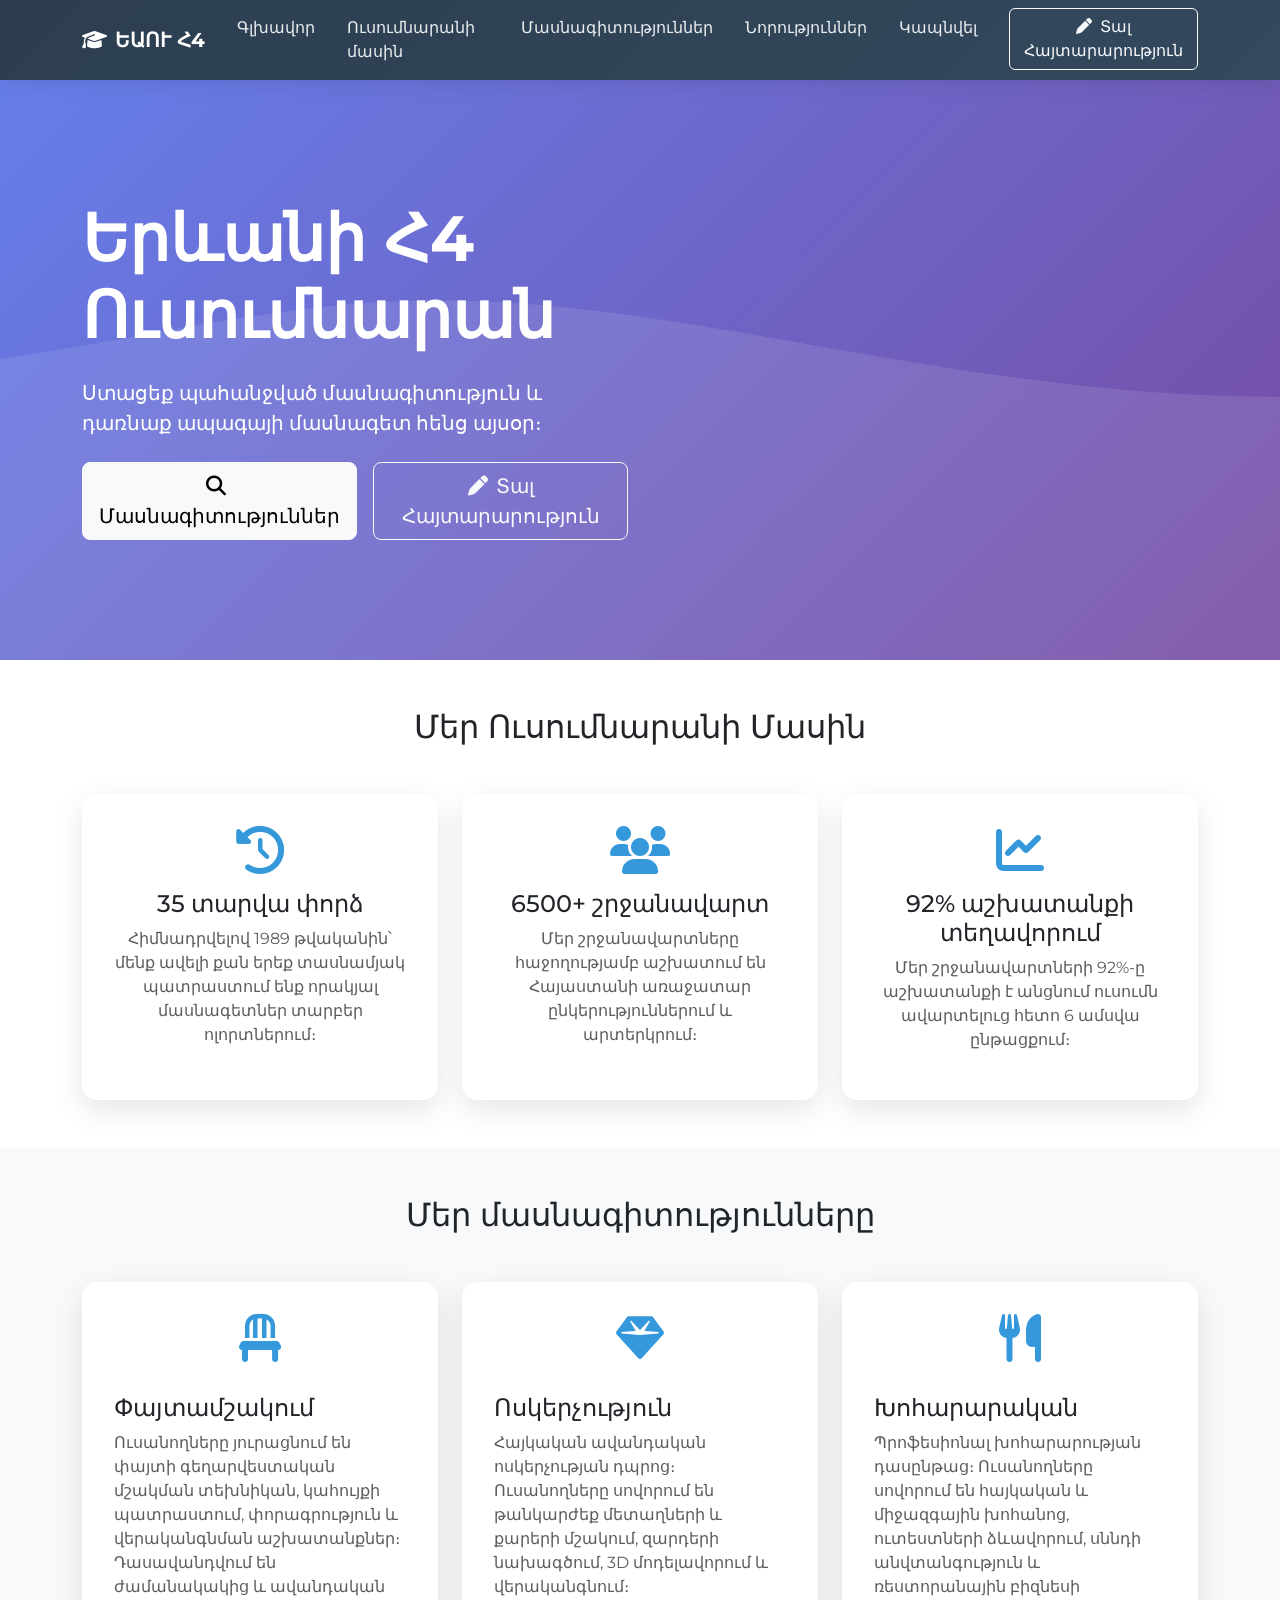
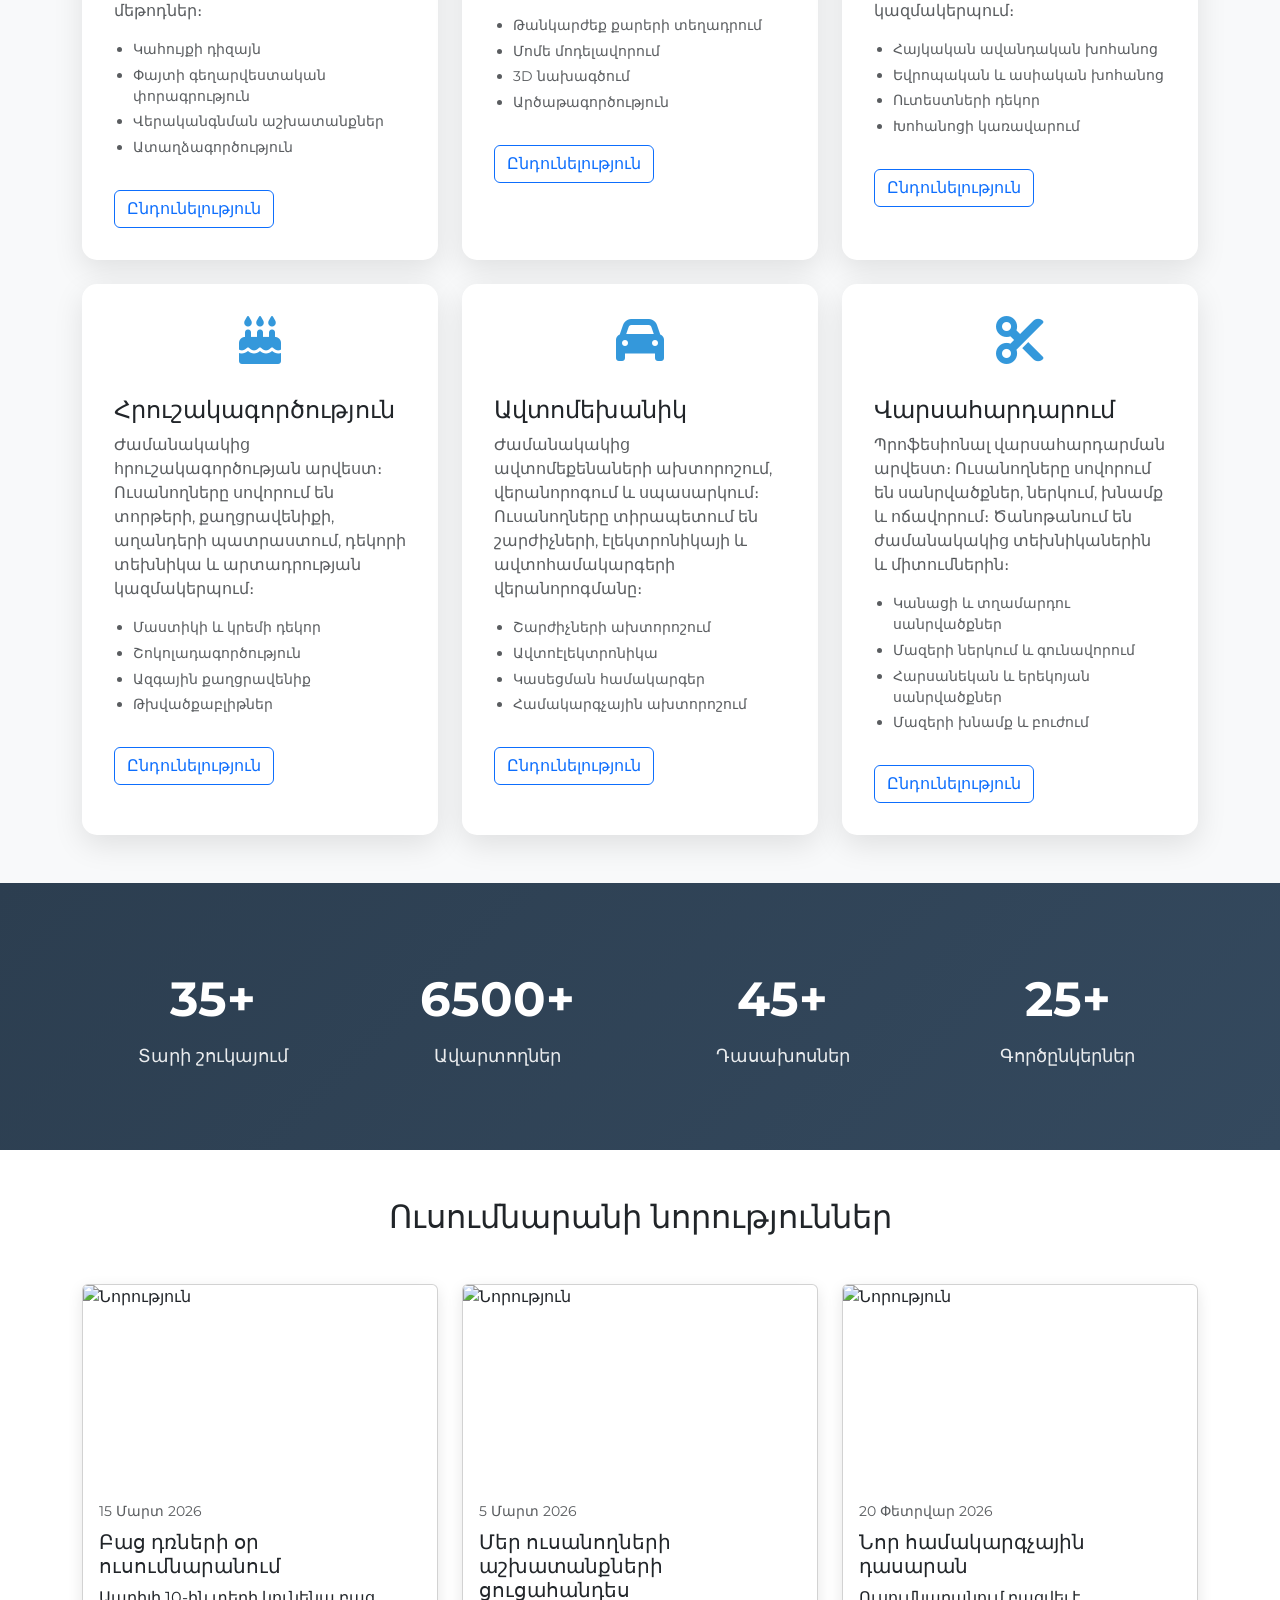
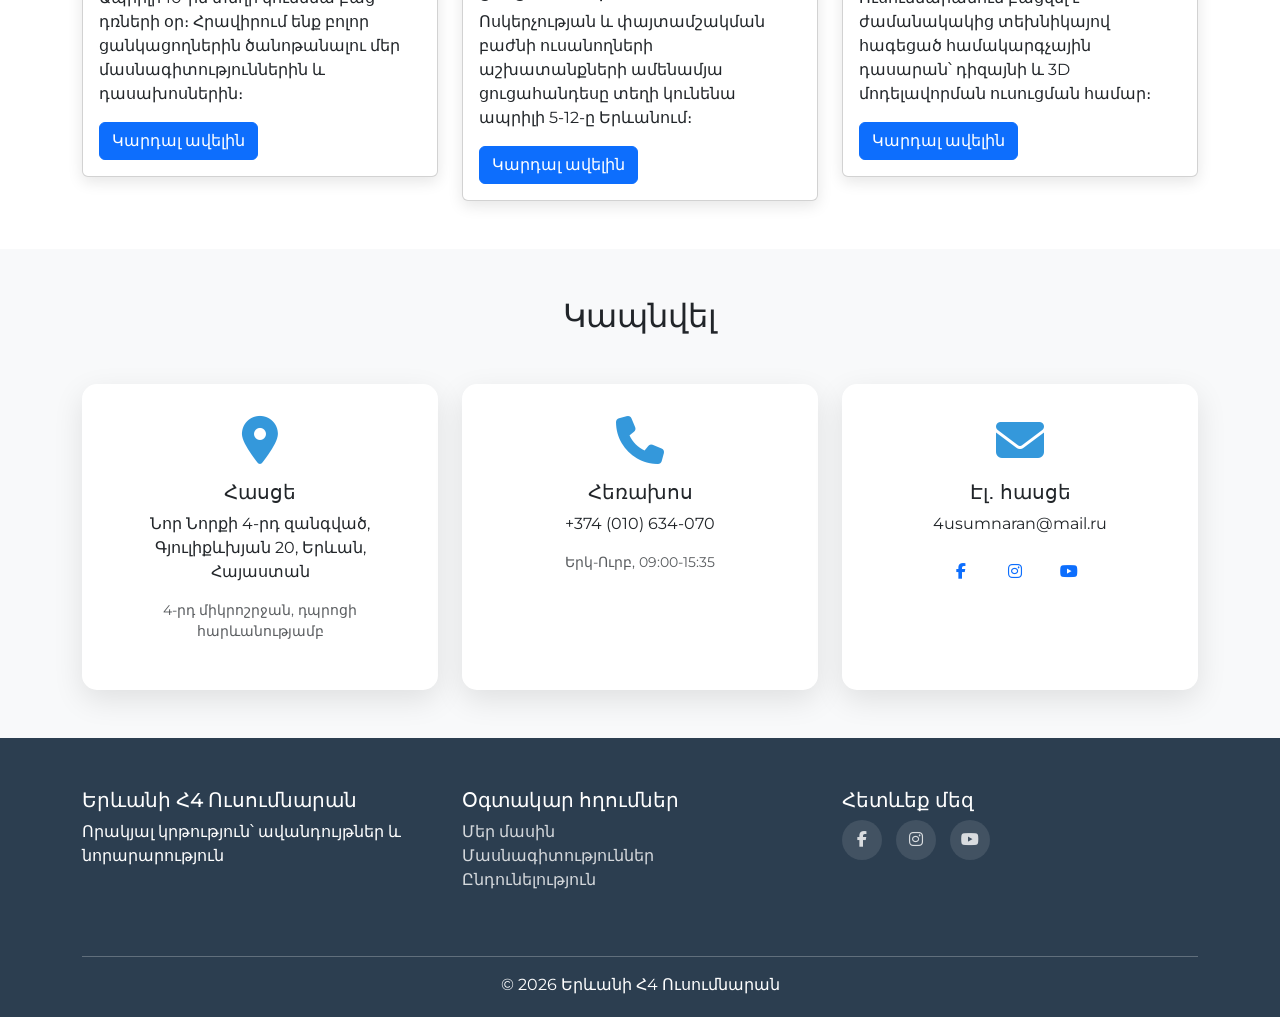
==== index.html @ 65ea39a6 "Add files via upload" ====
<!DOCTYPE html>
<html lang="hy">
<head>
    <meta charset="UTF-8">
    <meta name="viewport" content="width=device-width, initial-scale=1.0">
    <title>Երևանի Հ4 Ուսումնարան</title>
    <link rel="stylesheet" href="/css/style.css">
    <link href="https://cdn.jsdelivr.net/npm/bootstrap@5.3.0/dist/css/bootstrap.min.css" rel="stylesheet">
    <link rel="stylesheet" href="https://cdnjs.cloudflare.com/ajax/libs/font-awesome/6.4.0/css/all.min.css">
    <link href="https://fonts.googleapis.com/css2?family=Montserrat:wght@400;600;700&display=swap" rel="stylesheet">
    <link href="https://unpkg.com/aos@2.3.1/dist/aos.css" rel="stylesheet">
</head>
<body>
    <div class="back-to-top" id="backToTop">
        <i class="fas fa-arrow-up"></i>
    </div>
    <div class="modal fade" id="applyModal" tabindex="-1">
        <div class="modal-dialog">
            <div class="modal-content">
                <div class="modal-header">
                    <h5 class="modal-title">Ընդունելության հայտ</h5>
                    <button type="button" class="btn-close" data-bs-dismiss="modal"></button>
                </div>
                <div class="modal-body">
                    <form id="applyForm">
                        <div class="mb-3">
                            <label for="name" class="form-label">Անուն Ազգանուն</label>
                            <input type="text" class="form-control" id="name" required>
                        </div>
                        <div class="mb-3">
                            <label for="phone" class="form-label">Հեռախոսահամար</label>
                            <input type="tel" class="form-control" id="phone" required>
                        </div>
                        <div class="mb-3">
                            <label for="email" class="form-label">Էլ. փոստ</label>
                            <input type="email" class="form-control" id="email" required>
                        </div>
                        <div class="mb-3">
                            <label for="specialty" class="form-label">Ցանկալի մասնագիտություն</label>
                            <select class="form-control" id="specialty" required>
                                <option value="">Ընտրել</option>
                                <option>Փայտամշակում</option>
                                <option>Ոսկերչություն</option>
                                <option>Հրուշակագործություն</option>
                                <option>Դիզայն</option>
                                <option>Շինարարություն</option>
                            </select>
                        </div>
                        <button type="submit" class="btn btn-primary w-100">Ուղարկել</button>
                    </form>
                </div>
            </div>
        </div>
    </div>
    <nav class="navbar navbar-expand-lg navbar-dark sticky-top">
        <div class="container">
            <a class="navbar-brand" href="#">
                <i class="fas fa-graduation-cap me-2"></i>ԵԱՈՒ Հ4
            </a>
            <button class="navbar-toggler" type="button" data-bs-toggle="collapse" data-bs-target="#navbarNav">
                <span class="navbar-toggler-icon"></span>
            </button>
            <div class="collapse navbar-collapse" id="navbarNav">
                <ul class="navbar-nav ms-auto">
                    <li class="nav-item">
                        <a class="nav-link" href="#home">Գլխավոր</a>
                    </li>
                    <li class="nav-item">
                        <a class="nav-link" href="#about">Ուսումնարանի մասին</a>
                    </li>
                    <li class="nav-item">
                        <a class="nav-link" href="#specialties">Մասնագիտություններ</a>
                    </li>
                    <li class="nav-item">
                        <a class="nav-link" href="#news">Նորություններ</a>
                    </li>
                    <li class="nav-item">
                        <a class="nav-link" href="#contacts">Կապնվել</a>
                    </li>
                    <li class="nav-item">
                        <button class="btn btn-outline-light ms-3" data-bs-toggle="modal" data-bs-target="#applyModal">
                            <i class="fas fa-pen me-2"></i>Տալ Հայտարարություն
                        </button>
                    </li>
                </ul>
            </div>
        </div>
    </nav>
    <section id="home" class="hero">
        <div class="container position-relative">
            <div class="row align-items-center">
                <div class="col-lg-6" data-aos="fade-right">
                    <h1 class="display-3 fw-bold mb-4">Երևանի Հ4 Ուսումնարան</h1>
                    <p class="lead mb-4">Ստացեք պահանջված մասնագիտություն և դառնաք ապագայի մասնագետ հենց այսօր։</p>
                    <div class="d-flex gap-3">
                        <a href="#specialties" class="btn btn-light btn-lg">
                            <i class="fas fa-search me-2"></i>Մասնագիտություններ
                        </a>
                        <button class="btn btn-outline-light btn-lg" data-bs-toggle="modal" data-bs-target="#applyModal">
                            <i class="fas fa-pen me-2"></i>Տալ Հայտարարություն
                        </button>
                    </div>
                </div>
            </div>
        </div>
    </section>
    <section id="about" class="py-5">
        <div class="container">
            <h2 class="text-center mb-5" data-aos="fade-up">Մեր Ուսումնարանի Մասին</h2>
            <div class="row g-4">
                <div class="col-md-4" data-aos="flip-left" data-aos-delay="100">
                    <div class="feature-card text-center">
                        <i class="fas fa-history feature-icon"></i>
                        <h4>35 տարվա փորձ</h4>
                        <p class="text-muted">Հիմնադրվելով 1989 թվականին՝ մենք ավելի քան երեք տասնամյակ պատրաստում ենք որակյալ մասնագետներ տարբեր ոլորտներում։</p>
                    </div>
                </div>
                <div class="col-md-4" data-aos="flip-left" data-aos-delay="200">
                    <div class="feature-card text-center">
                        <i class="fas fa-users feature-icon"></i>
                        <h4>6500+ շրջանավարտ</h4>
                        <p class="text-muted">Մեր շրջանավարտները հաջողությամբ աշխատում են Հայաստանի առաջատար ընկերություններում և արտերկրում։</p>
                    </div>
                </div>
                <div class="col-md-4" data-aos="flip-left" data-aos-delay="300">
                    <div class="feature-card text-center">
                        <i class="fas fa-chart-line feature-icon"></i>
                        <h4>92% աշխատանքի տեղավորում</h4>
                        <p class="text-muted">Մեր շրջանավարտների 92%-ը աշխատանքի է անցնում ուսումն ավարտելուց հետո 6 ամսվա ընթացքում։</p>
                    </div>
                </div>
            </div>
        </div>
    </section>
<section id="specialties" class="py-5 bg-light">
    <div class="container">
        <h2 class="text-center mb-5" data-aos="fade-up">Մեր մասնագիտությունները</h2>
        <div class="row g-4">
            <div class="col-md-6 col-lg-4" data-aos="zoom-in" data-aos-delay="100">
                <div class="feature-card h-100">
                    <div class="text-center mb-3">
                        <i class="fas fa-chair feature-icon"></i>
                    </div>
                    <h4>Փայտամշակում</h4>
                    <p class="text-muted">Ուսանողները յուրացնում են փայտի գեղարվեստական մշակման տեխնիկան, կահույքի պատրաստում, փորագրություն և վերականգնման աշխատանքներ։ Դասավանդվում են ժամանակակից և ավանդական մեթոդներ։</p>
                    <ul class="text-muted small mt-2">
                        <li>Կահույքի դիզայն</li>
                        <li>Փայտի գեղարվեստական փորագրություն</li>
                        <li>Վերականգնման աշխատանքներ</li>
                        <li>Ատաղձագործություն</li>
                    </ul>
                    <a href="#" class="btn btn-outline-primary mt-3" data-bs-toggle="modal" data-bs-target="#applyModal">Ընդունելություն</a>
                </div>
            </div>
            
            <div class="col-md-6 col-lg-4" data-aos="zoom-in" data-aos-delay="150">
                <div class="feature-card h-100">
                    <div class="text-center mb-3">
                        <i class="fas fa-gem feature-icon"></i>
                    </div>
                    <h4>Ոսկերչություն</h4>
                    <p class="text-muted">Հայկական ավանդական ոսկերչության դպրոց։ Ուսանողները սովորում են թանկարժեք մետաղների և քարերի մշակում, զարդերի նախագծում, 3D մոդելավորում և վերականգնում։</p>
                    <ul class="text-muted small mt-2">
                        <li>Թանկարժեք քարերի տեղադրում</li>
                        <li>Մոմե մոդելավորում</li>
                        <li>3D նախագծում</li>
                        <li>Արծաթագործություն</li>
                    </ul>
                    <a href="#" class="btn btn-outline-primary mt-3" data-bs-toggle="modal" data-bs-target="#applyModal">Ընդունելություն</a>
                </div>
            </div>
            
            <div class="col-md-6 col-lg-4" data-aos="zoom-in" data-aos-delay="200">
                <div class="feature-card h-100">
                    <div class="text-center mb-3">
                        <i class="fas fa-utensils feature-icon"></i>
                    </div>
                    <h4>Խոհարարական</h4>
                    <p class="text-muted">Պրոֆեսիոնալ խոհարարության դասընթաց։ Ուսանողները սովորում են հայկական և միջազգային խոհանոց, ուտեստների ձևավորում, սննդի անվտանգություն և ռեստորանային բիզնեսի կազմակերպում։</p>
                    <ul class="text-muted small mt-2">
                        <li>Հայկական ավանդական խոհանոց</li>
                        <li>Եվրոպական և ասիական խոհանոց</li>
                        <li>Ուտեստների դեկոր</li>
                        <li>Խոհանոցի կառավարում</li>
                    </ul>
                    <a href="#" class="btn btn-outline-primary mt-3" data-bs-toggle="modal" data-bs-target="#applyModal">Ընդունելություն</a>
                </div>
            </div>
            
            <div class="col-md-6 col-lg-4" data-aos="zoom-in" data-aos-delay="250">
                <div class="feature-card h-100">
                    <div class="text-center mb-3">
                        <i class="fas fa-cake-candles feature-icon"></i>
                    </div>
                    <h4>Հրուշակագործություն</h4>
                    <p class="text-muted">Ժամանակակից հրուշակագործության արվեստ։ Ուսանողները սովորում են տորթերի, քաղցրավենիքի, աղանդերի պատրաստում, դեկորի տեխնիկա և արտադրության կազմակերպում։</p>
                    <ul class="text-muted small mt-2">
                        <li>Մաստիկի և կրեմի դեկոր</li>
                        <li>Շոկոլադագործություն</li>
                        <li>Ազգային քաղցրավենիք</li>
                        <li>Թխվածքաբլիթներ</li>
                    </ul>
                    <a href="#" class="btn btn-outline-primary mt-3" data-bs-toggle="modal" data-bs-target="#applyModal">Ընդունելություն</a>
                </div>
            </div>
            
            <div class="col-md-6 col-lg-4" data-aos="zoom-in" data-aos-delay="300">
                <div class="feature-card h-100">
                    <div class="text-center mb-3">
                        <i class="fas fa-car feature-icon"></i>
                    </div>
                    <h4>Ավտոմեխանիկ</h4>
                    <p class="text-muted">Ժամանակակից ավտոմեքենաների ախտորոշում, վերանորոգում և սպասարկում։ Ուսանողները տիրապետում են շարժիչների, էլեկտրոնիկայի և ավտոհամակարգերի վերանորոգմանը։</p>
                    <ul class="text-muted small mt-2">
                        <li>Շարժիչների ախտորոշում</li>
                        <li>Ավտոէլեկտրոնիկա</li>
                        <li>Կասեցման համակարգեր</li>
                        <li>Համակարգչային ախտորոշում</li>
                    </ul>
                    <a href="#" class="btn btn-outline-primary mt-3" data-bs-toggle="modal" data-bs-target="#applyModal">Ընդունելություն</a>
                </div>
            </div>
            
            <div class="col-md-6 col-lg-4" data-aos="zoom-in" data-aos-delay="350">
                <div class="feature-card h-100">
                    <div class="text-center mb-3">
                        <i class="fas fa-cut feature-icon"></i>
                    </div>
                    <h4>Վարսահարդարում</h4>
                    <p class="text-muted">Պրոֆեսիոնալ վարսահարդարման արվեստ։ Ուսանողները սովորում են սանրվածքներ, ներկում, խնամք և ոճավորում։ Ծանոթանում են ժամանակակից տեխնիկաներին և միտումներին։</p>
                    <ul class="text-muted small mt-2">
                        <li>Կանացի և տղամարդու սանրվածքներ</li>
                        <li>Մազերի ներկում և գունավորում</li>
                        <li>Հարսանեկան և երեկոյան սանրվածքներ</li>
                        <li>Մազերի խնամք և բուժում</li>
                    </ul>
                    <a href="#" class="btn btn-outline-primary mt-3" data-bs-toggle="modal" data-bs-target="#applyModal">Ընդունելություն</a>
                </div>
            </div>
        </div>
    </div>
</section>
    <section class="statistic">
        <div class="container">
            <div class="row g-4">
                <div class="col-md-3" data-aos="fade-up" data-aos-delay="100">
                    <div class="stat-item">
                        <div class="stat-number">35+</div>
                        <div class="stat-label">Տարի շուկայում</div>
                    </div>
                </div>
                <div class="col-md-3" data-aos="fade-up" data-aos-delay="200">
                    <div class="stat-item">
                        <div class="stat-number">6500+</div>
                        <div class="stat-label">Ավարտողներ</div>
                    </div>
                </div>
                <div class="col-md-3" data-aos="fade-up" data-aos-delay="300">
                    <div class="stat-item">
                        <div class="stat-number">45+</div>
                        <div class="stat-label">Դասախոսներ</div>
                    </div>
                </div>
                <div class="col-md-3" data-aos="fade-up" data-aos-delay="400">
                    <div class="stat-item">
                        <div class="stat-number">25+</div>
                        <div class="stat-label">Գործընկերներ</div>
                    </div>
                </div>
            </div>
        </div>
    </section>
<section id="news" class="py-5">
        <div class="container">
            <h2 class="text-center mb-5" data-aos="fade-up">Ուսումնարանի նորություններ</h2>
            <div class="row g-4">
                <div class="col-md-4" data-aos="fade-right" data-aos-delay="100">
                    <div class="card news-card">
                        <img src="https://images.unsplash.com/photo-1524178232363-1fb2b075b655?ixlib=rb-4.0.3&auto=format&fit=crop&w=600&q=80" 
                             class="card-img-top news-image" alt="Նորություն">
                        <div class="card-body">
                            <div class="text-muted small mb-2">15 Մարտ 2026</div>
                            <h5 class="card-title">Բաց դռների օր ուսումնարանում</h5>
                            <p class="card-text">Ապրիլի 10-ին տեղի կունենա բաց դռների օր։ Հրավիրում ենք բոլոր ցանկացողներին ծանոթանալու մեր մասնագիտություններին և դասախոսներին։</p>
                            <a href="#" class="btn btn-primary">Կարդալ ավելին</a>
                        </div>
                    </div>
                </div>
                <div class="col-md-4" data-aos="fade-up" data-aos-delay="200">
                    <div class="card news-card">
                        <img src="https://images.unsplash.com/photo-1517245386807-bb43f82c33c4?ixlib=rb-4.0.3&auto=format&fit=crop&w=600&q=80" 
                             class="card-img-top news-image" alt="Նորություն">
                        <div class="card-body">
                            <div class="text-muted small mb-2">5 Մարտ 2026</div>
                            <h5 class="card-title">Մեր ուսանողների աշխատանքների ցուցահանդես</h5>
                            <p class="card-text">Ոսկերչության և փայտամշակման բաժնի ուսանողների աշխատանքների ամենամյա ցուցահանդեսը տեղի կունենա ապրիլի 5-12-ը Երևանում։</p>
                            <a href="#" class="btn btn-primary">Կարդալ ավելին</a>
                        </div>
                    </div>
                </div>
                <div class="col-md-4" data-aos="fade-left" data-aos-delay="300">
                    <div class="card news-card">
                        <img src="https://images.unsplash.com/photo-1523240795612-9a054b0db644?ixlib=rb-4.0.3&auto=format&fit=crop&w=600&q=80" 
                             class="card-img-top news-image" alt="Նորություն">
                        <div class="card-body">
                            <div class="text-muted small mb-2">20 Փետրվար 2026</div>
                            <h5 class="card-title">Նոր համակարգչային դասարան</h5>
                            <p class="card-text">Ուսումնարանում բացվել է ժամանակակից տեխնիկայով հագեցած համակարգչային դասարան՝ դիզայնի և 3D մոդելավորման ուսուցման համար։</p>
                            <a href="#" class="btn btn-primary">Կարդալ ավելին</a>
                        </div>
                    </div>
                </div>
            </div>
        </div>
    </section>
    <section id="contacts" class="py-5 bg-light">
        <div class="container">
            <h2 class="text-center mb-5" data-aos="fade-up">Կապնվել</h2>
            <div class="row g-4">
                <div class="col-md-4" data-aos="fade-right">
                    <div class="feature-card text-center">
                        <i class="fas fa-map-marker-alt feature-icon"></i>
                        <h5>Հասցե</h5>
                        <p>Նոր Նորքի 4-րդ զանգված, Գյուլիքևխյան 20, Երևան, Հայաստան</p>
                        <p class="text-muted small">4-րդ միկրոշրջան, դպրոցի հարևանությամբ</p>
                    </div>
                </div>
                <div class="col-md-4" data-aos="fade-up">
                    <div class="feature-card text-center">
                        <i class="fas fa-phone feature-icon"></i>
                        <h5>Հեռախոս</h5>
                        <p>+374 (010) 634-070</p>
                        <p class="text-muted small">Երկ-Ուրբ, 09:00-15:35</p>
                    </div>
                </div>
                <div class="col-md-4" data-aos="fade-left">
                    <div class="feature-card text-center">
                        <i class="fas fa-envelope feature-icon"></i>
                        <h5>Էլ․ հասցե</h5>
                        <p>4usumnaran@mail.ru</p>
                        <div class="social-links mt-3">
                            <a href="#"><i class="fab fa-facebook-f"></i></a>
                            <a href="#"><i class="fab fa-instagram"></i></a>
                            <a href="#"><i class="fab fa-youtube"></i></a>
                        </div>
                    </div>
                </div>
            </div>
        </div>
    </section>
    <footer class="footer">
        <div class="container">
            <div class="row">
                <div class="col-md-4 mb-4">
                    <h5>Երևանի Հ4 Ուսումնարան</h5>
                    <p>Որակյալ կրթություն՝ ավանդույթներ և նորարարություն</p>
                </div>
                <div class="col-md-4 mb-4">
                    <h5>Օգտակար հղումներ</h5>
                    <ul class="list-unstyled">
                        <li><a href="#about">Մեր մասին</a></li>
                        <li><a href="#specialties">Մասնագիտություններ</a></li>
                        <li><a href="#" data-bs-toggle="modal" data-bs-target="#applyModal">Ընդունելություն</a></li>
                    </ul>
                </div>
                <div class="col-md-4 mb-4">
                    <h5>Հետևեք մեզ</h5>
                    <div class="social-links">
                        <a href="#"><i class="fab fa-facebook-f"></i></a>
                        <a href="#"><i class="fab fa-instagram"></i></a>
                        <a href="#"><i class="fab fa-youtube"></i></a>
                    </div>
                </div>
            </div>
            <hr class="mt-4 mb-3" style="background-color: rgba(255,255,255,0.1);">
            <div class="text-center">
                <p class="mb-0">&copy; 2026 Երևանի Հ4 Ուսումնարան</p>
            </div>
        </div>
    </footer>
    <script src="https://cdn.jsdelivr.net/npm/bootstrap@5.3.0/dist/js/bootstrap.bundle.min.js"></script>
    <script src="https://unpkg.com/aos@2.3.1/dist/aos.js"></script>
    <script src="/backend/script.js"></script>
</body>
</html>
---- css/style.css ----
* {
    font-family: 'Montserrat', sans-serif;
}
:root {
    --primary-color: #2c3e50;
    --secondary-color: #3498db;
    --accent-color: #e74c3c;
}
body {
    overflow-x: hidden;
}
.navbar {
    background: linear-gradient(135deg, var(--primary-color), #34495e);
    padding: 1rem 0;
    box-shadow: 0 2px 20px rgba(0,0,0,0.1);
}
.navbar-brand {
    font-weight: 700;
    font-size: 1.8rem;
    color: white !important;
}
.nav-link {
    color: rgba(255,255,255,0.9) !important;
    font-weight: 500;
    margin: 0 0.5rem;
    transition: all 0.3s;
}
.nav-link:hover {
    color: var(--secondary-color) !important;
    transform: translateY(-2px);
}
.hero {
    background: linear-gradient(135deg, #667eea 0%, #764ba2 100%);
    color: white;
    padding: 120px 0;
    position: relative;
    overflow: hidden;
}
.hero::before {
    content: '';
    position: absolute;
    top: 0;
    left: 0;
    right: 0;
    bottom: 0;
    background: url('data:image/svg+xml,<svg xmlns="http://www.w3.org/2000/svg" viewBox="0 0 1440 320"><path fill="%23ffffff" fill-opacity="0.1" d="M0,96L48,112C96,128,192,160,288,160C384,160,480,128,576,122.7C672,117,768,139,864,154.7C960,171,1056,181,1152,170.7C1248,160,1344,128,1392,112L1440,96L1440,320L1392,320C1344,320,1248,320,1152,320C1056,320,960,320,864,320C768,320,672,320,576,320C480,320,384,320,288,320C192,320,96,320,48,320L0,320Z"></path></svg>') no-repeat bottom;
    background-size: cover;
}
.feature-card {
    background: white;
    border-radius: 15px;
    padding: 2rem;
    box-shadow: 0 10px 30px rgba(0,0,0,0.1);
    transition: all 0.3s;
    height: 100%;
}
.feature-card:hover {
    transform: translateY(-10px);
    box-shadow: 0 20px 40px rgba(0,0,0,0.2);
}
.feature-icon {
    font-size: 3rem;
    color: var(--secondary-color);
    margin-bottom: 1rem;
}
.news-card {
    border: none;
    border-radius: 15px;
    overflow: hidden;
    box-shadow: 0 5px 15px rgba(0,0,0,0.1);
    transition: all 0.3s;
    height: 100%;
}
.news-card:hover {
    transform: translateY(-5px);
    box-shadow: 0 15px 30px rgba(0,0,0,0.15);
}
.news-image {
    height: 200px;
    object-fit: cover;
}
.statistic {
    background: linear-gradient(135deg, var(--primary-color), #34495e);
    color: white;
    padding: 80px 0;
}
.stat-item {
    text-align: center;
}
.stat-number {
    font-size: 3rem;
    font-weight: 700;
    margin-bottom: 0.5rem;
}
.stat-label {
    font-size: 1.1rem;
    opacity: 0.9;
}
.footer {
    background: #2c3e50;
    color: white;
    padding: 50px 0 20px;
}
.footer a {
    color: rgba(255,255,255,0.8);
    text-decoration: none;
    transition: color 0.3s;
}
.footer a:hover {
    color: var(--secondary-color);
}
.social-links a {
    display: inline-block;
    width: 40px;
    height: 40px;
    background: rgba(255,255,255,0.1);
    border-radius: 50%;
    text-align: center;
    line-height: 40px;
    margin-right: 10px;
    transition: all 0.3s;
}
.social-links a:hover {
    background: var(--secondary-color);
    transform: translateY(-3px);
}
.back-to-top {
    position: fixed;
    bottom: 30px;
    right: 30px;
    width: 50px;
    height: 50px;
    background: var(--secondary-color);
    color: white;
    border-radius: 50%;
    text-align: center;
    line-height: 50px;
    font-size: 1.5rem;
    cursor: pointer;
    opacity: 0;
    visibility: hidden;
    transition: all 0.3s;
    z-index: 1000;
}
.back-to-top.show {
    opacity: 1;
    visibility: visible;
}
.back-to-top:hover {
    background: var(--accent-color);
    transform: translateY(-5px);
}
.modal-content {
    border-radius: 15px;
    border: none;
}
.modal-header {
    background: linear-gradient(135deg, var(--primary-color), #34495e);
    color: white;
    border-radius: 15px 15px 0 0;
}
.modal-header .btn-close {
    filter: brightness(0) invert(1);
}
.modal-body {
    padding: 2rem;
}
.feature-card ul {
    padding-left: 1.2rem;
    margin-top: 0.5rem;
}
.feature-card li {
    margin-bottom: 0.3rem;
}
@media (max-width: 768px) {
    .hero {
        padding: 80px 0;
        text-align: center;
    }
    .hero .d-flex {
        justify-content: center;
    }
    .navbar-brand {
        font-size: 1.4rem;
    }
}
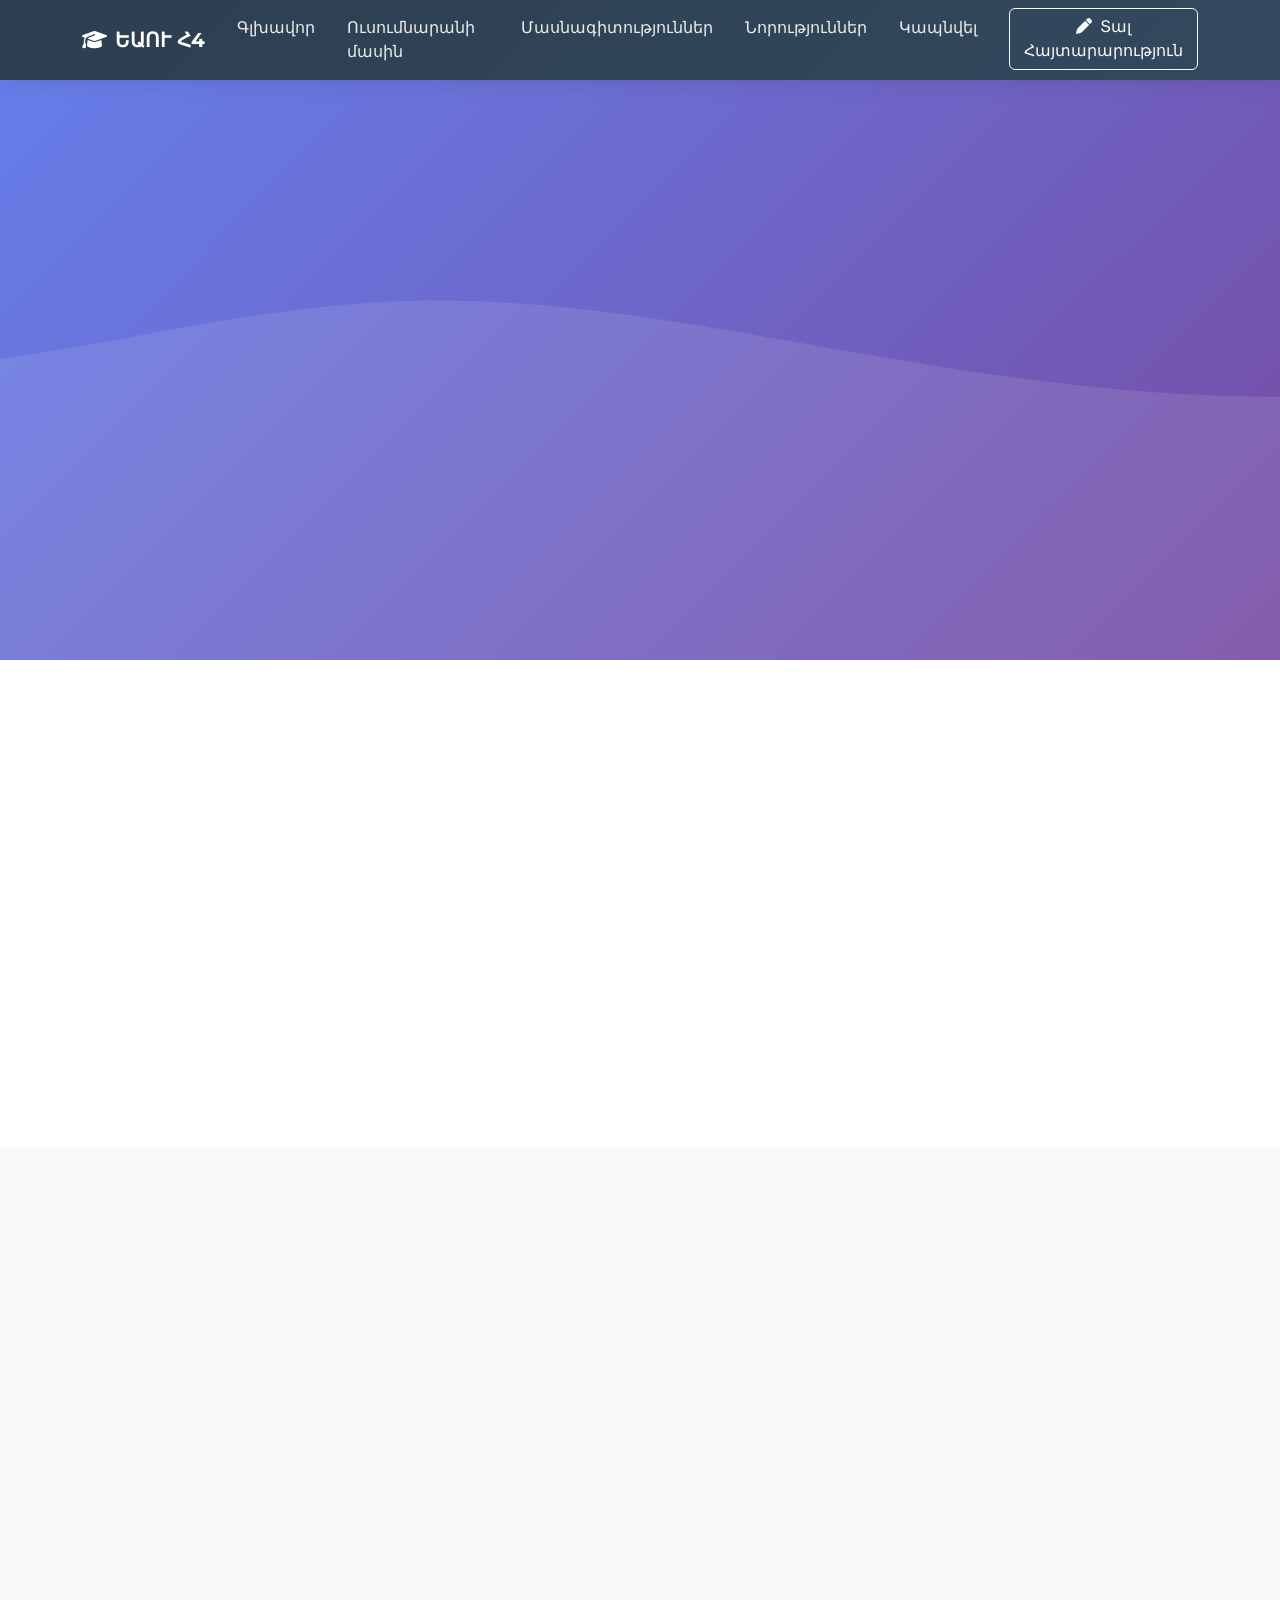
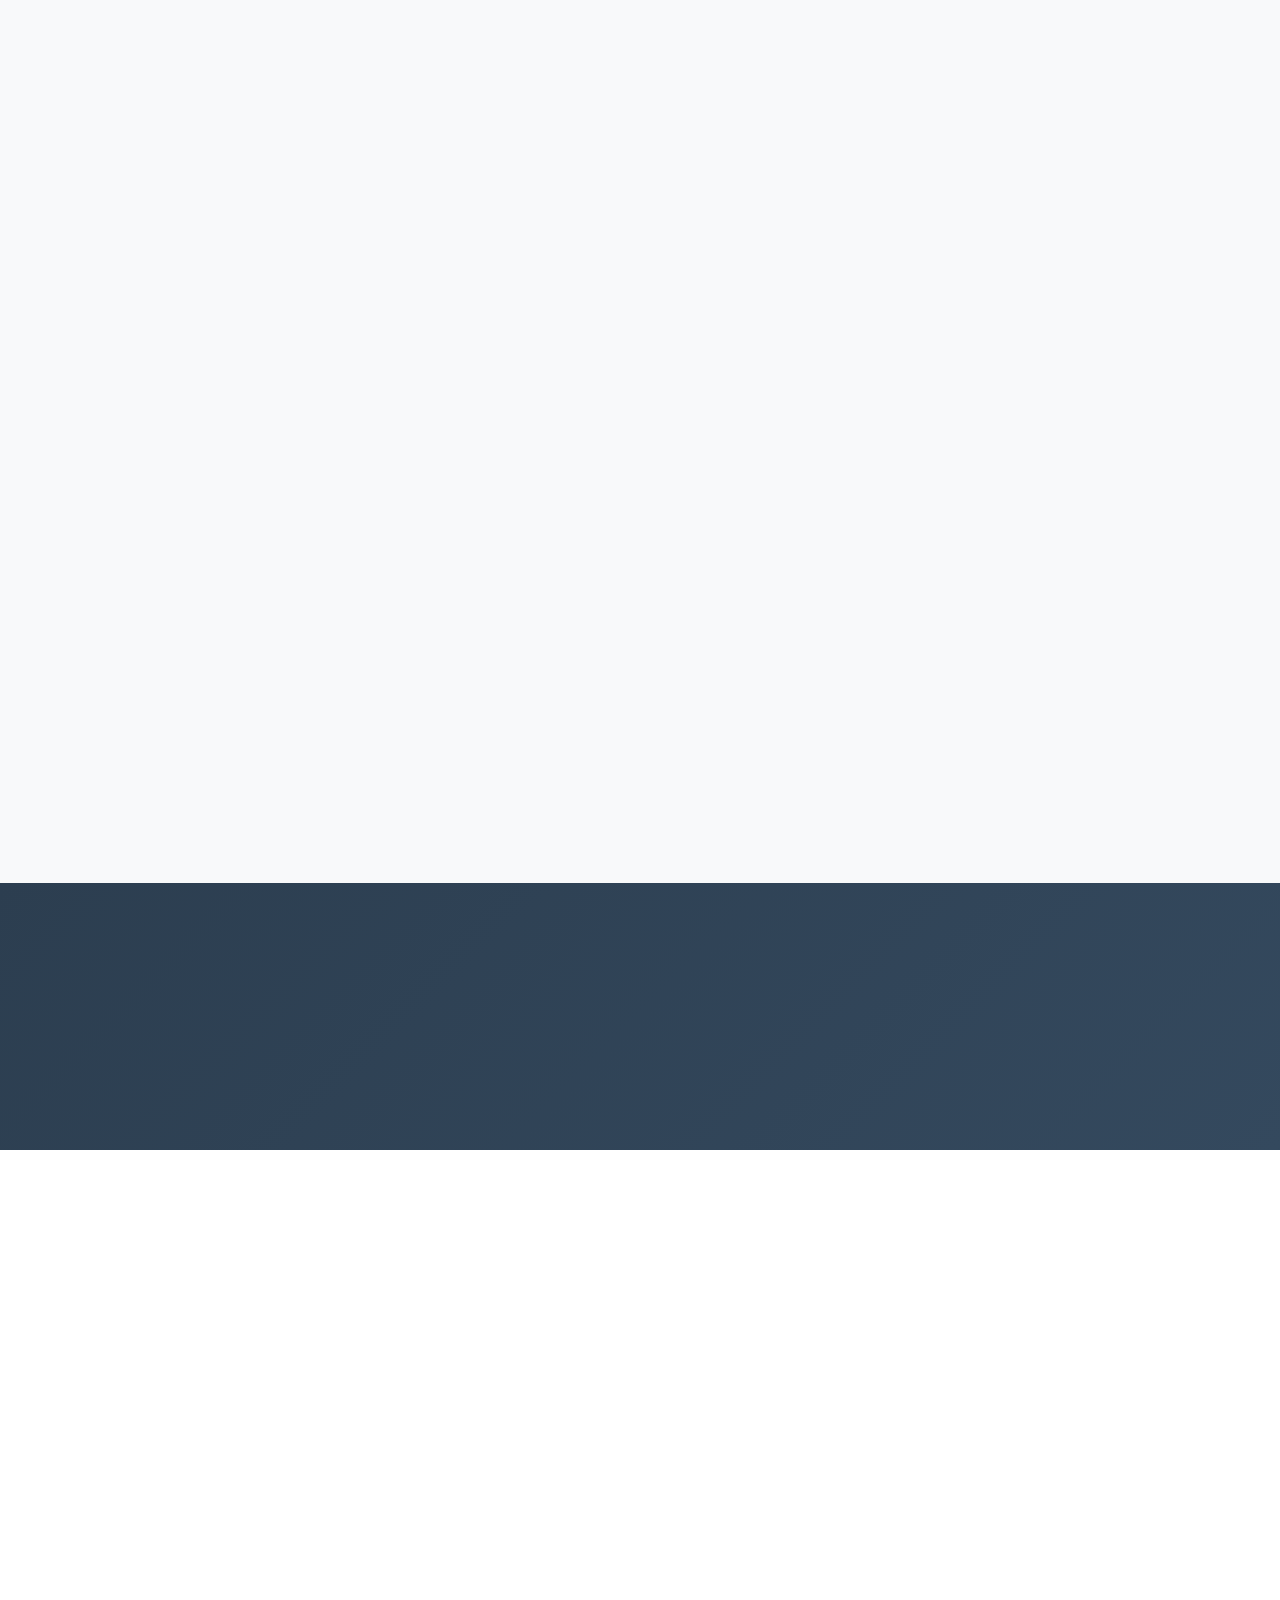
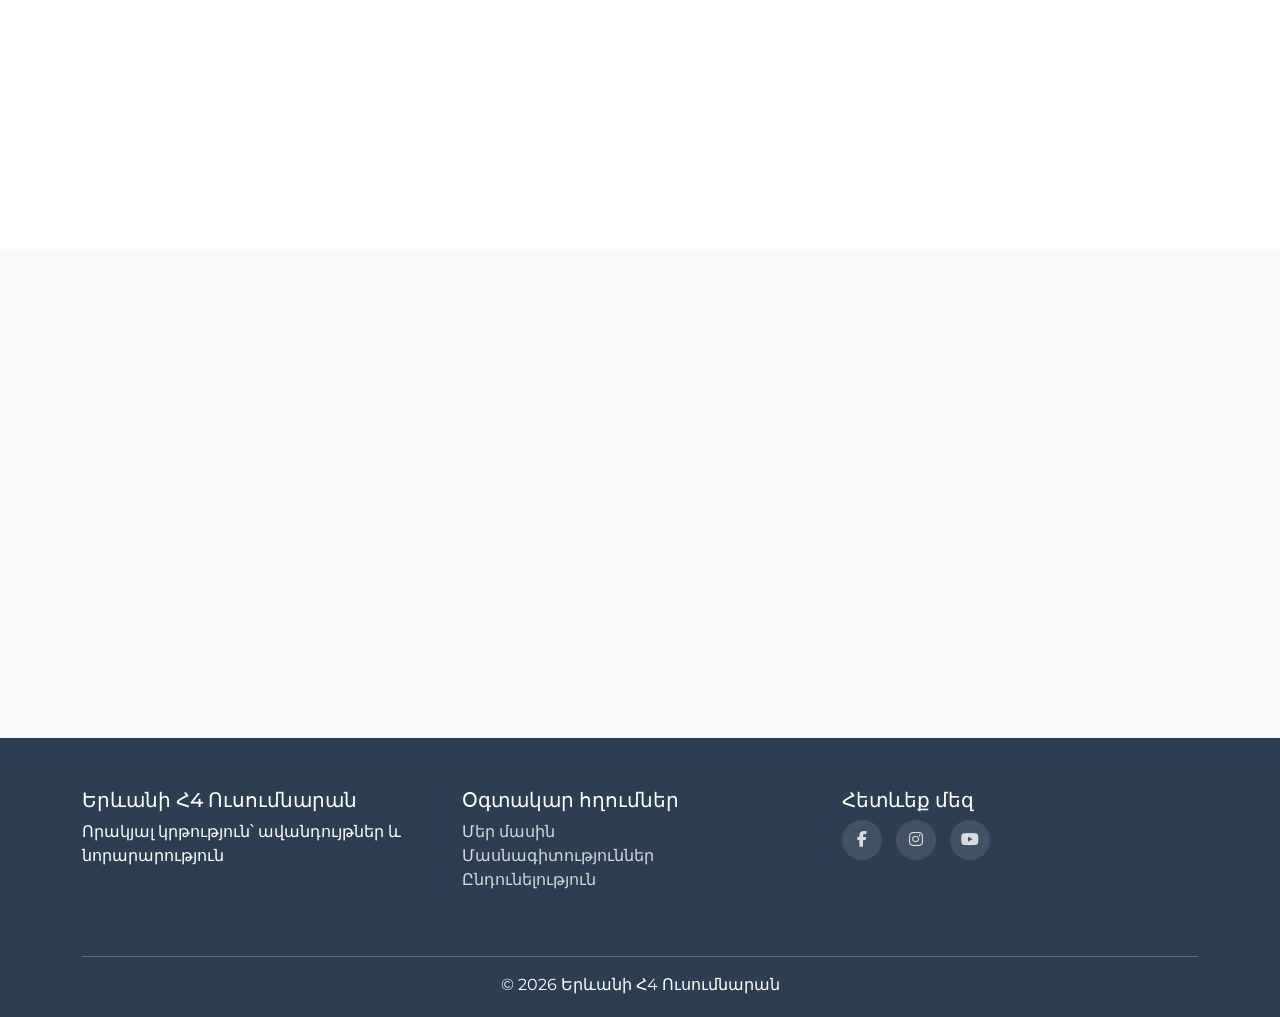
==== commit dd1142b2: "Update index.html" ====
--- a/index.html
+++ b/index.html
@@ -4,7 +4,7 @@
     <meta charset="UTF-8">
     <meta name="viewport" content="width=device-width, initial-scale=1.0">
     <title>Երևանի Հ4 Ուսումնարան</title>
-    <link rel="stylesheet" href="/css/style.css">
+    <link rel="stylesheet" href="style.css">
     <link href="https://cdn.jsdelivr.net/npm/bootstrap@5.3.0/dist/css/bootstrap.min.css" rel="stylesheet">
     <link rel="stylesheet" href="https://cdnjs.cloudflare.com/ajax/libs/font-awesome/6.4.0/css/all.min.css">
     <link href="https://fonts.googleapis.com/css2?family=Montserrat:wght@400;600;700&display=swap" rel="stylesheet">
@@ -382,4 +382,4 @@
     <script src="https://unpkg.com/aos@2.3.1/dist/aos.js"></script>
     <script src="/backend/script.js"></script>
 </body>
-</html>+</html>
--- a/style.css
+++ b/style.css
@@ -0,0 +1,186 @@
+* {
+    font-family: 'Montserrat', sans-serif;
+}
+:root {
+    --primary-color: #2c3e50;
+    --secondary-color: #3498db;
+    --accent-color: #e74c3c;
+}
+body {
+    overflow-x: hidden;
+}
+.navbar {
+    background: linear-gradient(135deg, var(--primary-color), #34495e);
+    padding: 1rem 0;
+    box-shadow: 0 2px 20px rgba(0,0,0,0.1);
+}
+.navbar-brand {
+    font-weight: 700;
+    font-size: 1.8rem;
+    color: white !important;
+}
+.nav-link {
+    color: rgba(255,255,255,0.9) !important;
+    font-weight: 500;
+    margin: 0 0.5rem;
+    transition: all 0.3s;
+}
+.nav-link:hover {
+    color: var(--secondary-color) !important;
+    transform: translateY(-2px);
+}
+.hero {
+    background: linear-gradient(135deg, #667eea 0%, #764ba2 100%);
+    color: white;
+    padding: 120px 0;
+    position: relative;
+    overflow: hidden;
+}
+.hero::before {
+    content: '';
+    position: absolute;
+    top: 0;
+    left: 0;
+    right: 0;
+    bottom: 0;
+    background: url('data:image/svg+xml,<svg xmlns="http://www.w3.org/2000/svg" viewBox="0 0 1440 320"><path fill="%23ffffff" fill-opacity="0.1" d="M0,96L48,112C96,128,192,160,288,160C384,160,480,128,576,122.7C672,117,768,139,864,154.7C960,171,1056,181,1152,170.7C1248,160,1344,128,1392,112L1440,96L1440,320L1392,320C1344,320,1248,320,1152,320C1056,320,960,320,864,320C768,320,672,320,576,320C480,320,384,320,288,320C192,320,96,320,48,320L0,320Z"></path></svg>') no-repeat bottom;
+    background-size: cover;
+}
+.feature-card {
+    background: white;
+    border-radius: 15px;
+    padding: 2rem;
+    box-shadow: 0 10px 30px rgba(0,0,0,0.1);
+    transition: all 0.3s;
+    height: 100%;
+}
+.feature-card:hover {
+    transform: translateY(-10px);
+    box-shadow: 0 20px 40px rgba(0,0,0,0.2);
+}
+.feature-icon {
+    font-size: 3rem;
+    color: var(--secondary-color);
+    margin-bottom: 1rem;
+}
+.news-card {
+    border: none;
+    border-radius: 15px;
+    overflow: hidden;
+    box-shadow: 0 5px 15px rgba(0,0,0,0.1);
+    transition: all 0.3s;
+    height: 100%;
+}
+.news-card:hover {
+    transform: translateY(-5px);
+    box-shadow: 0 15px 30px rgba(0,0,0,0.15);
+}
+.news-image {
+    height: 200px;
+    object-fit: cover;
+}
+.statistic {
+    background: linear-gradient(135deg, var(--primary-color), #34495e);
+    color: white;
+    padding: 80px 0;
+}
+.stat-item {
+    text-align: center;
+}
+.stat-number {
+    font-size: 3rem;
+    font-weight: 700;
+    margin-bottom: 0.5rem;
+}
+.stat-label {
+    font-size: 1.1rem;
+    opacity: 0.9;
+}
+.footer {
+    background: #2c3e50;
+    color: white;
+    padding: 50px 0 20px;
+}
+.footer a {
+    color: rgba(255,255,255,0.8);
+    text-decoration: none;
+    transition: color 0.3s;
+}
+.footer a:hover {
+    color: var(--secondary-color);
+}
+.social-links a {
+    display: inline-block;
+    width: 40px;
+    height: 40px;
+    background: rgba(255,255,255,0.1);
+    border-radius: 50%;
+    text-align: center;
+    line-height: 40px;
+    margin-right: 10px;
+    transition: all 0.3s;
+}
+.social-links a:hover {
+    background: var(--secondary-color);
+    transform: translateY(-3px);
+}
+.back-to-top {
+    position: fixed;
+    bottom: 30px;
+    right: 30px;
+    width: 50px;
+    height: 50px;
+    background: var(--secondary-color);
+    color: white;
+    border-radius: 50%;
+    text-align: center;
+    line-height: 50px;
+    font-size: 1.5rem;
+    cursor: pointer;
+    opacity: 0;
+    visibility: hidden;
+    transition: all 0.3s;
+    z-index: 1000;
+}
+.back-to-top.show {
+    opacity: 1;
+    visibility: visible;
+}
+.back-to-top:hover {
+    background: var(--accent-color);
+    transform: translateY(-5px);
+}
+.modal-content {
+    border-radius: 15px;
+    border: none;
+}
+.modal-header {
+    background: linear-gradient(135deg, var(--primary-color), #34495e);
+    color: white;
+    border-radius: 15px 15px 0 0;
+}
+.modal-header .btn-close {
+    filter: brightness(0) invert(1);
+}
+.modal-body {
+    padding: 2rem;
+}
+.feature-card ul {
+    padding-left: 1.2rem;
+    margin-top: 0.5rem;
+}
+.feature-card li {
+    margin-bottom: 0.3rem;
+}
+@media (max-width: 768px) {
+    .hero {
+        padding: 80px 0;
+        text-align: center;
+    }
+    .hero .d-flex {
+        justify-content: center;
+    }
+    .navbar-brand {
+        font-size: 1.4rem;
+    }
+}
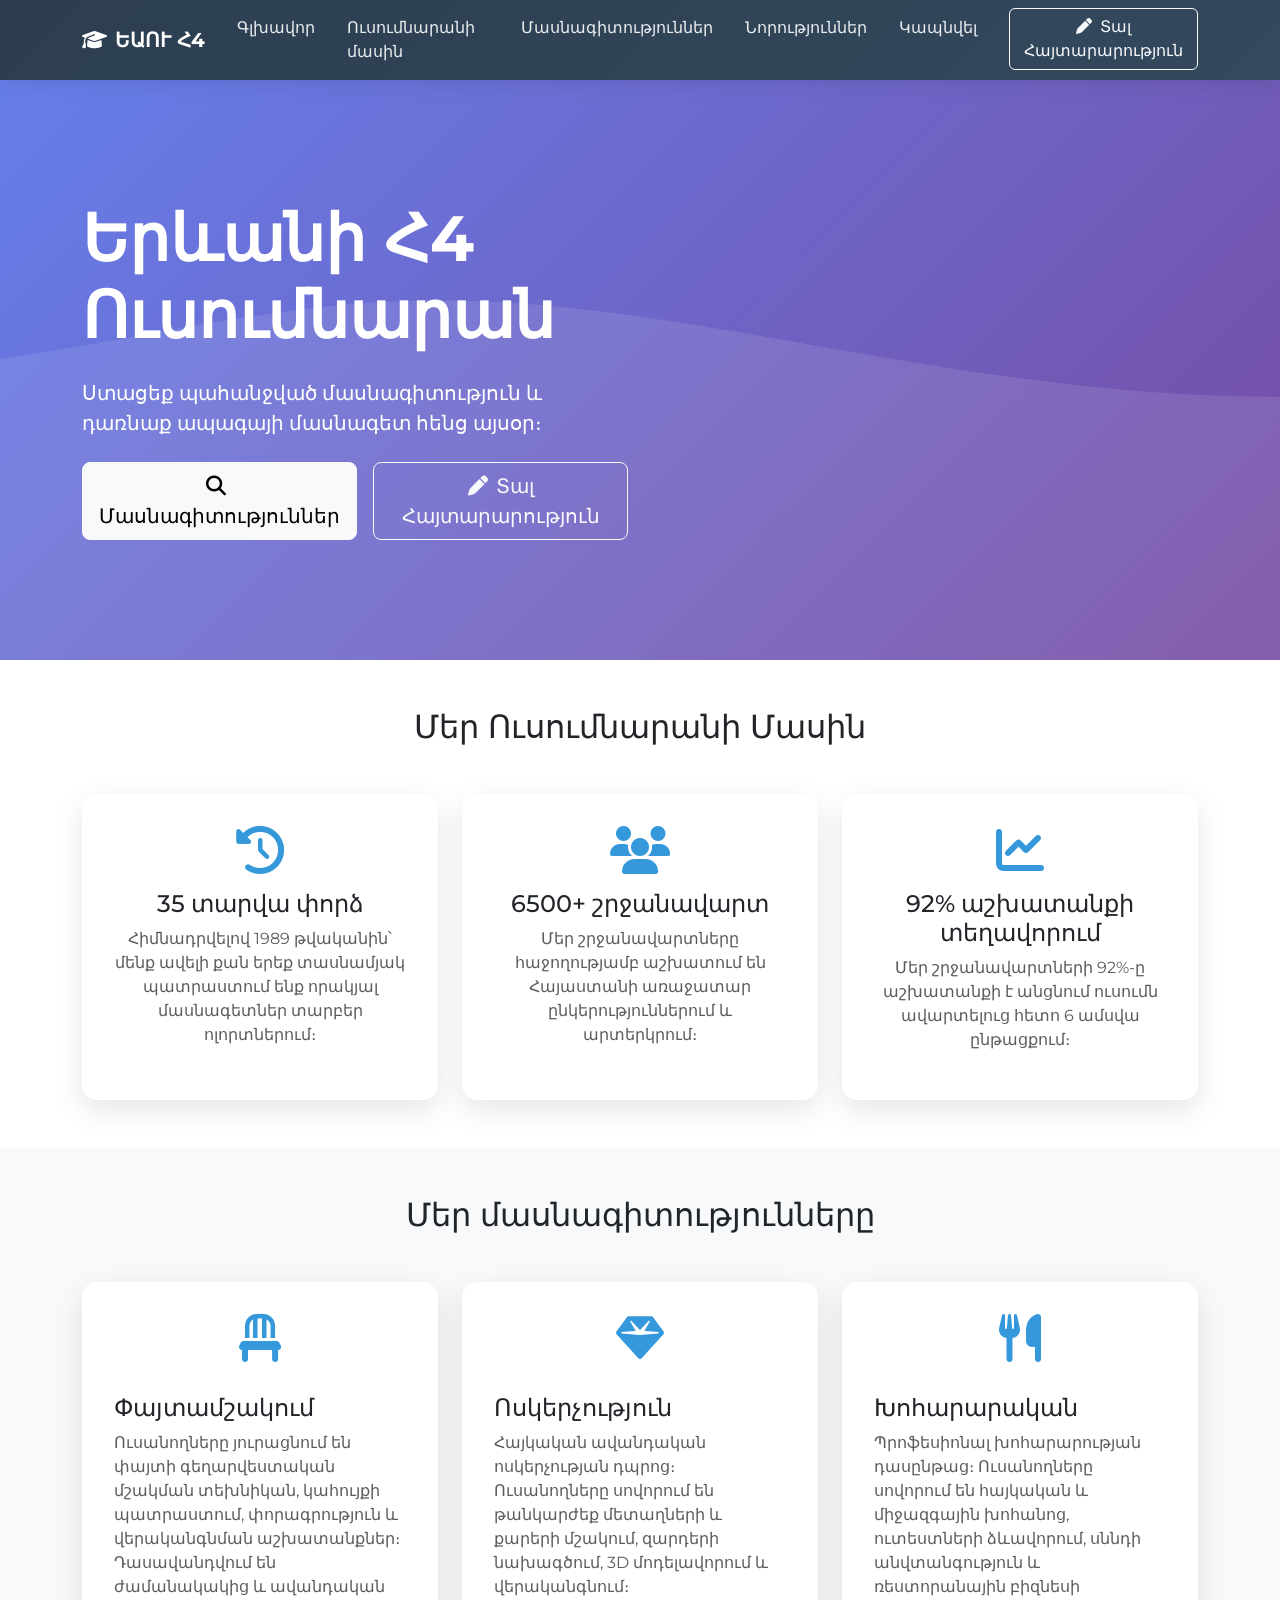
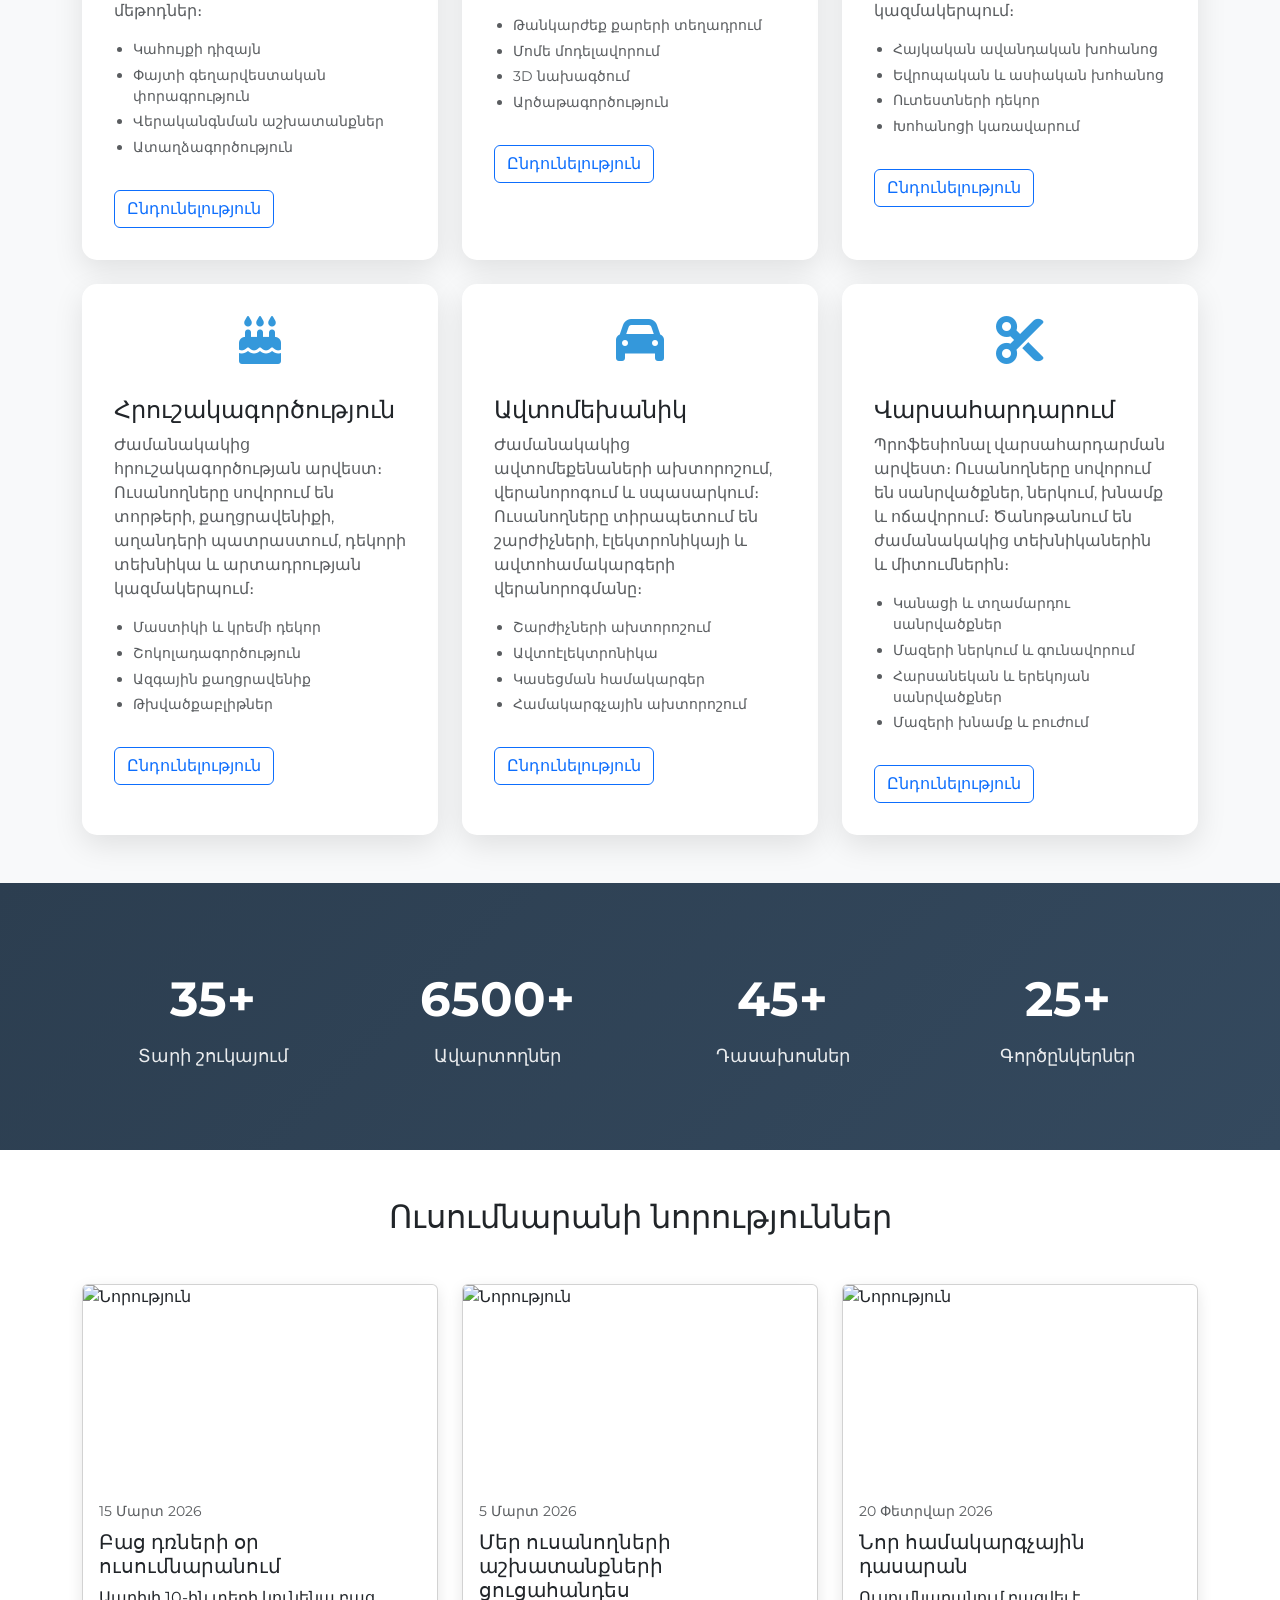
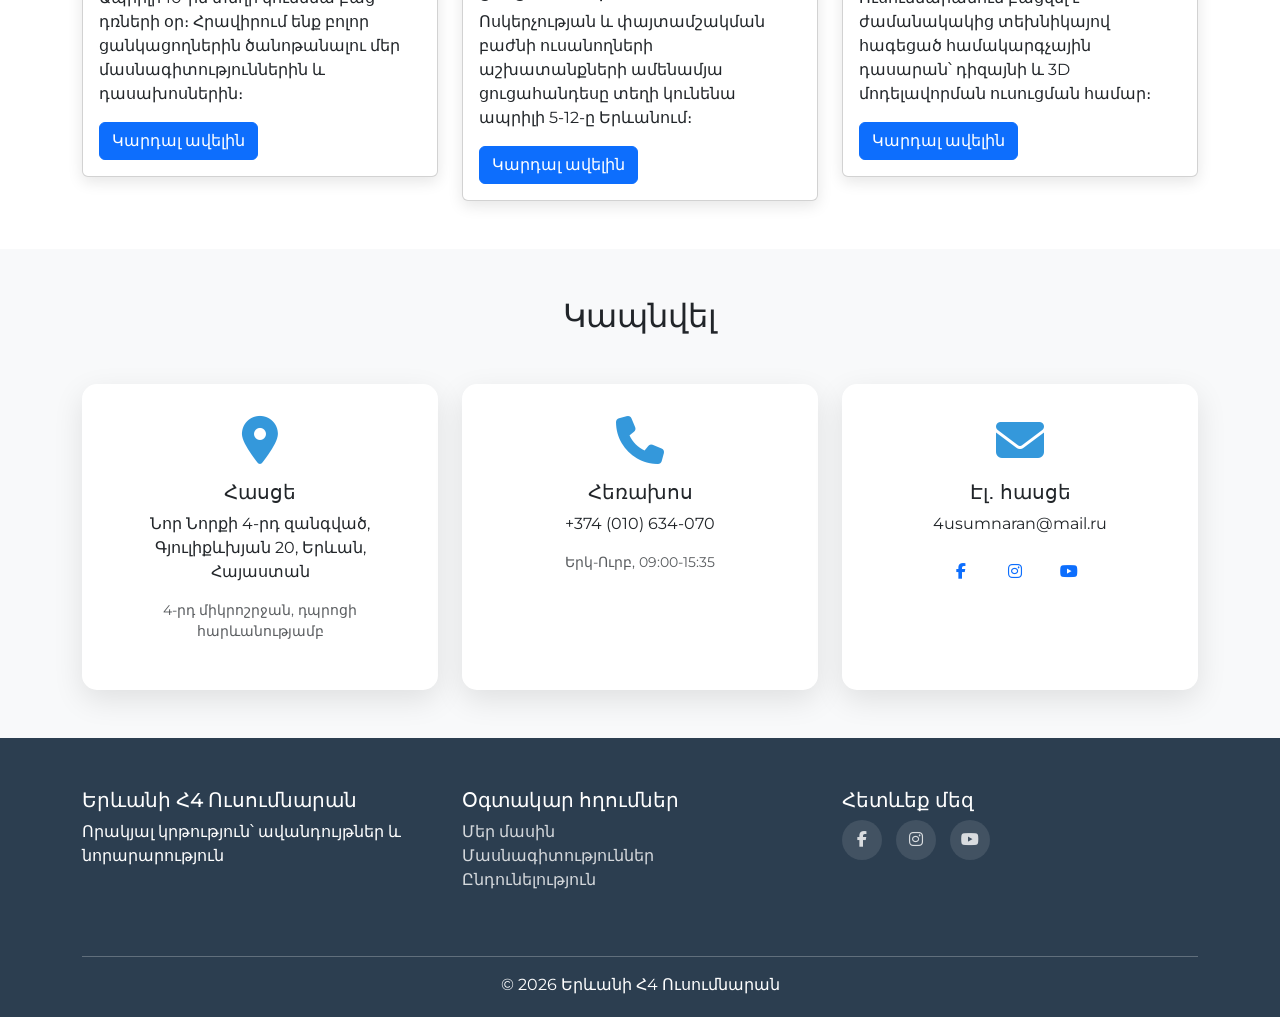
==== commit fbd16c79: "Update index.html" ====
--- a/index.html
+++ b/index.html
@@ -380,6 +380,6 @@
     </footer>
     <script src="https://cdn.jsdelivr.net/npm/bootstrap@5.3.0/dist/js/bootstrap.bundle.min.js"></script>
     <script src="https://unpkg.com/aos@2.3.1/dist/aos.js"></script>
-    <script src="/backend/script.js"></script>
+    <script src="script.js"></script>
 </body>
 </html>
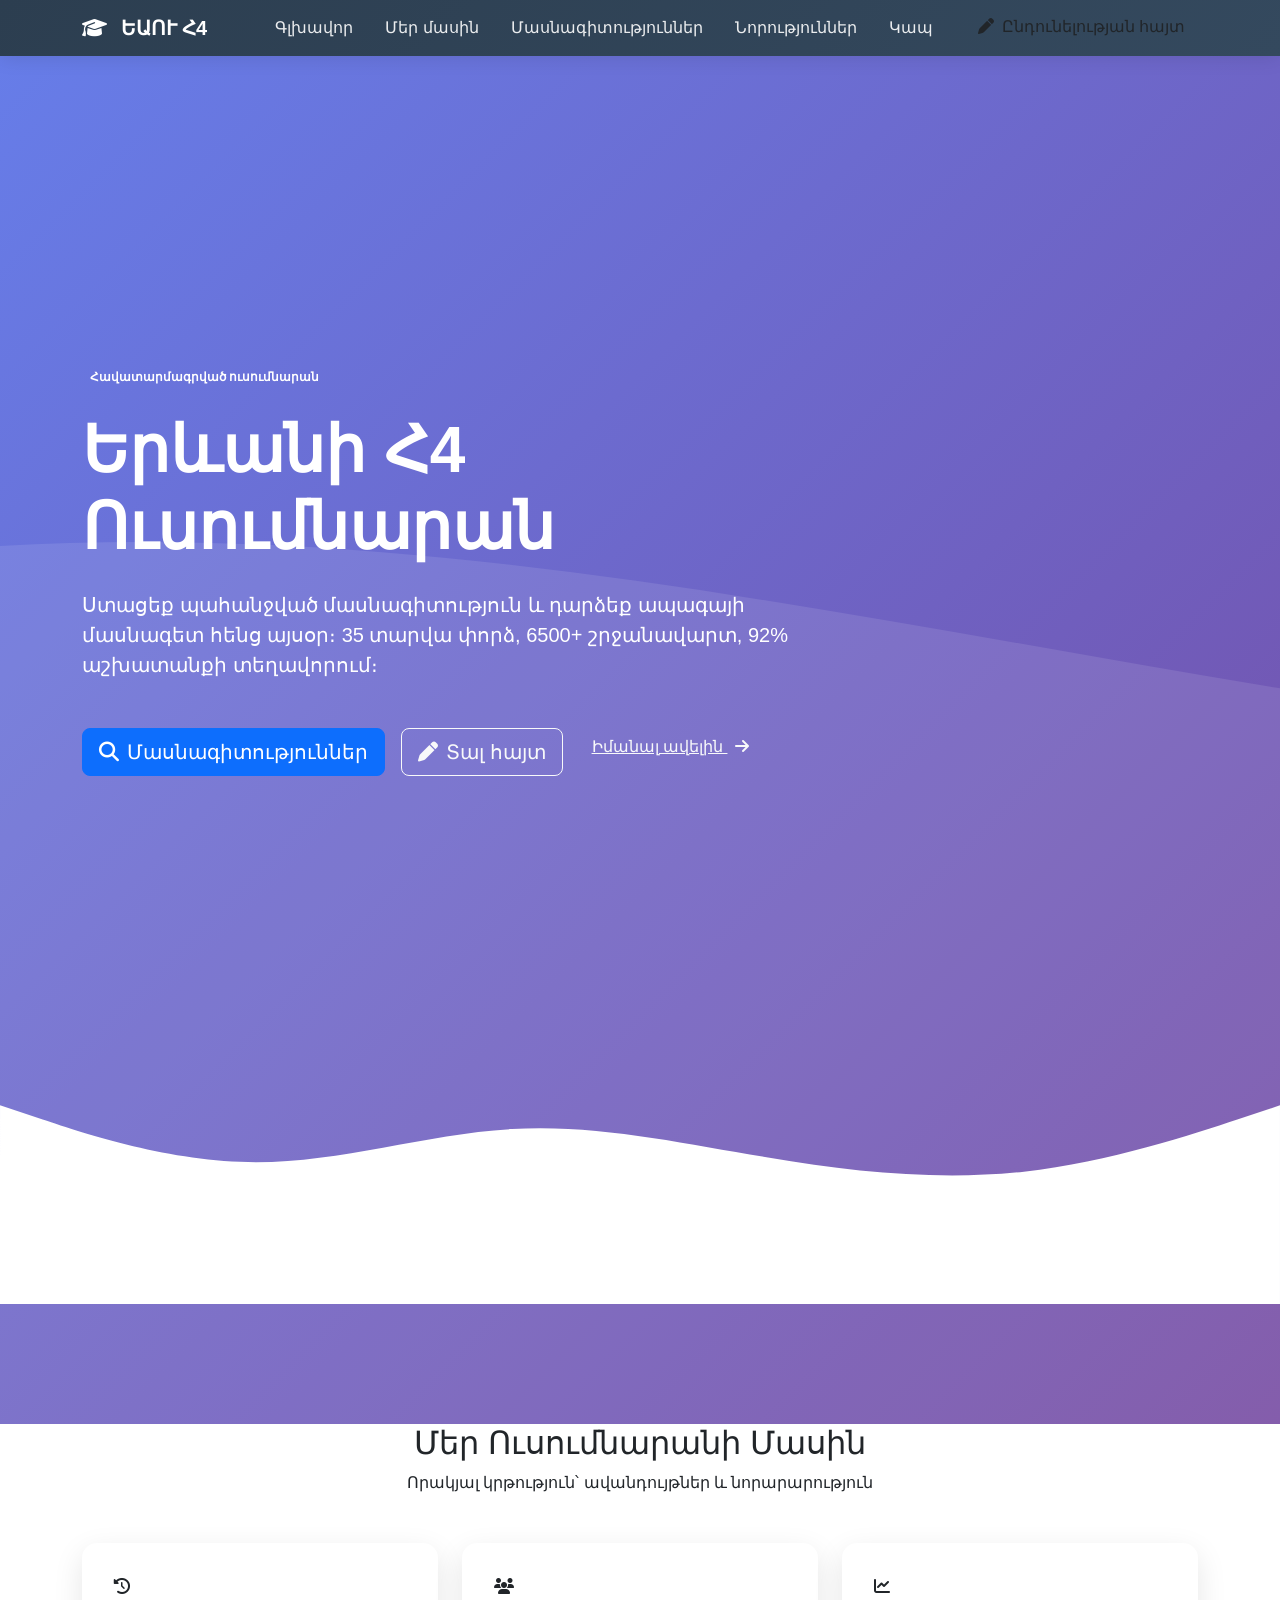
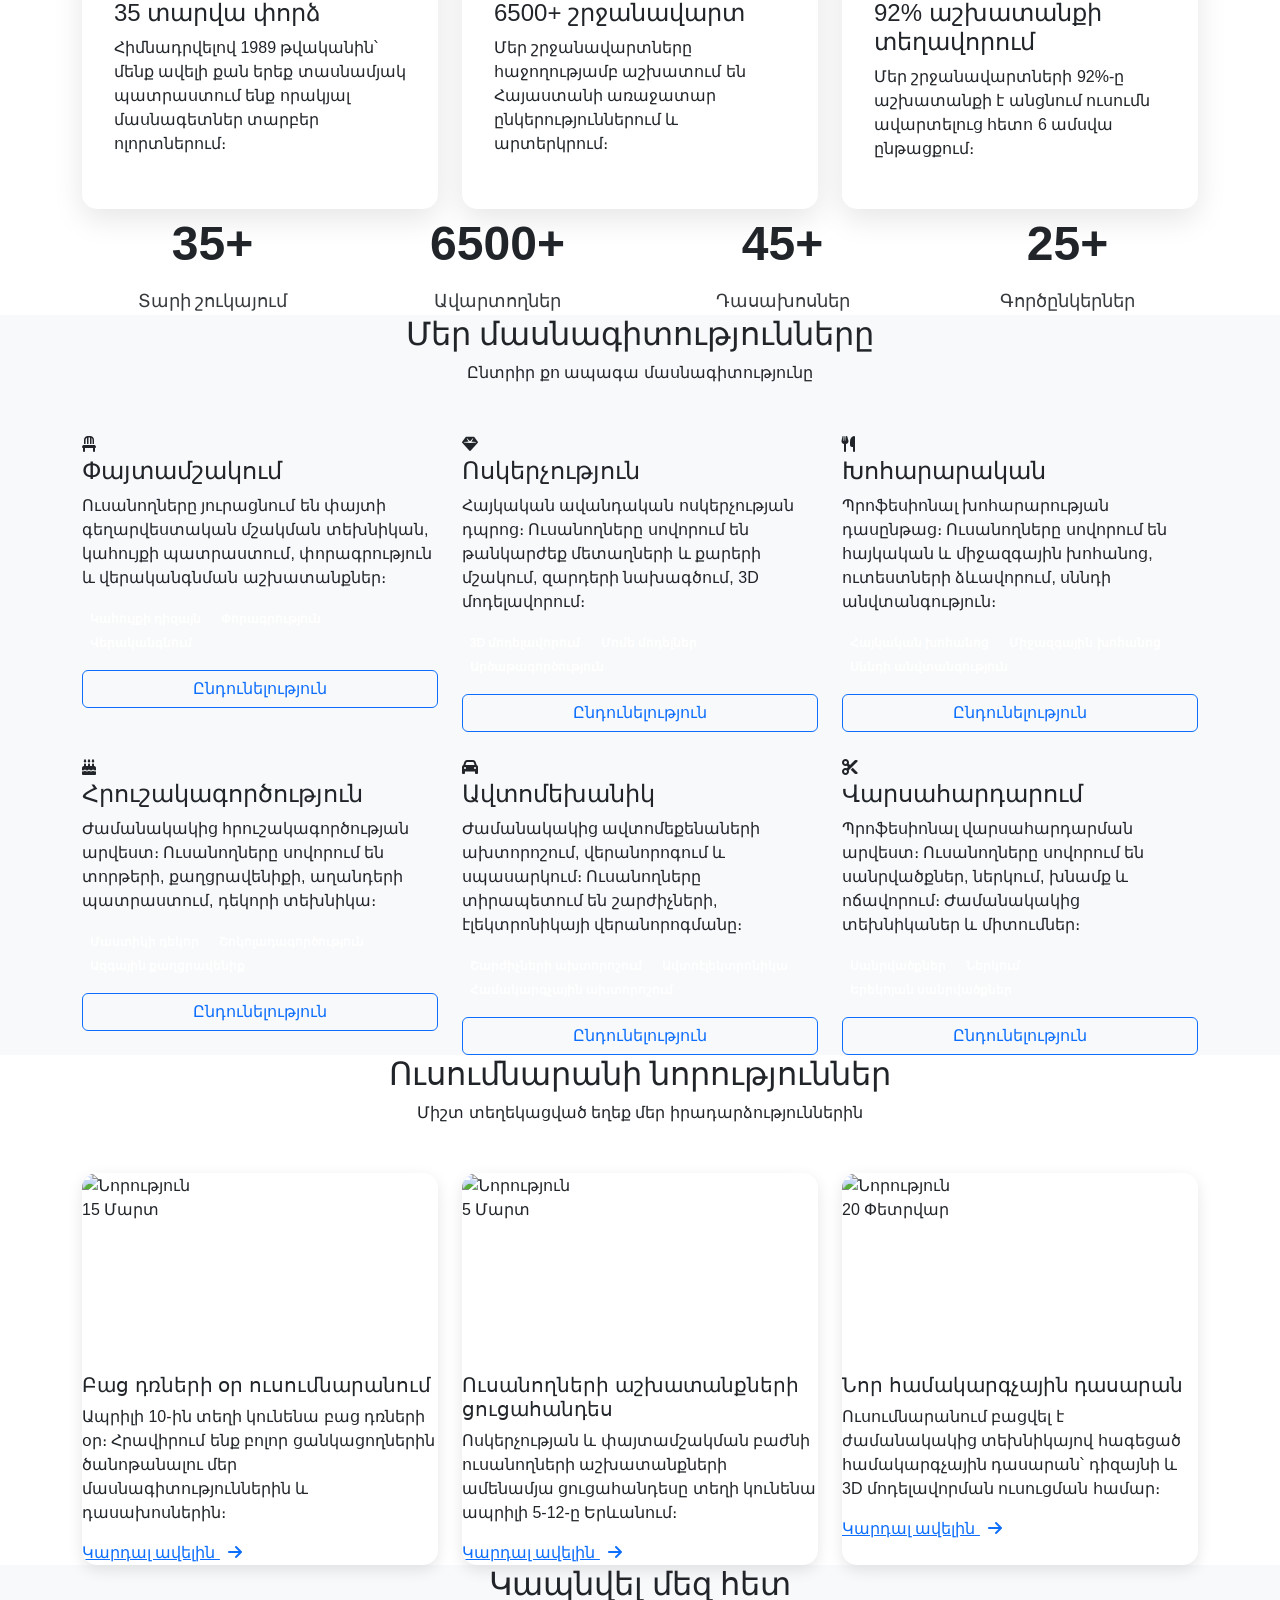
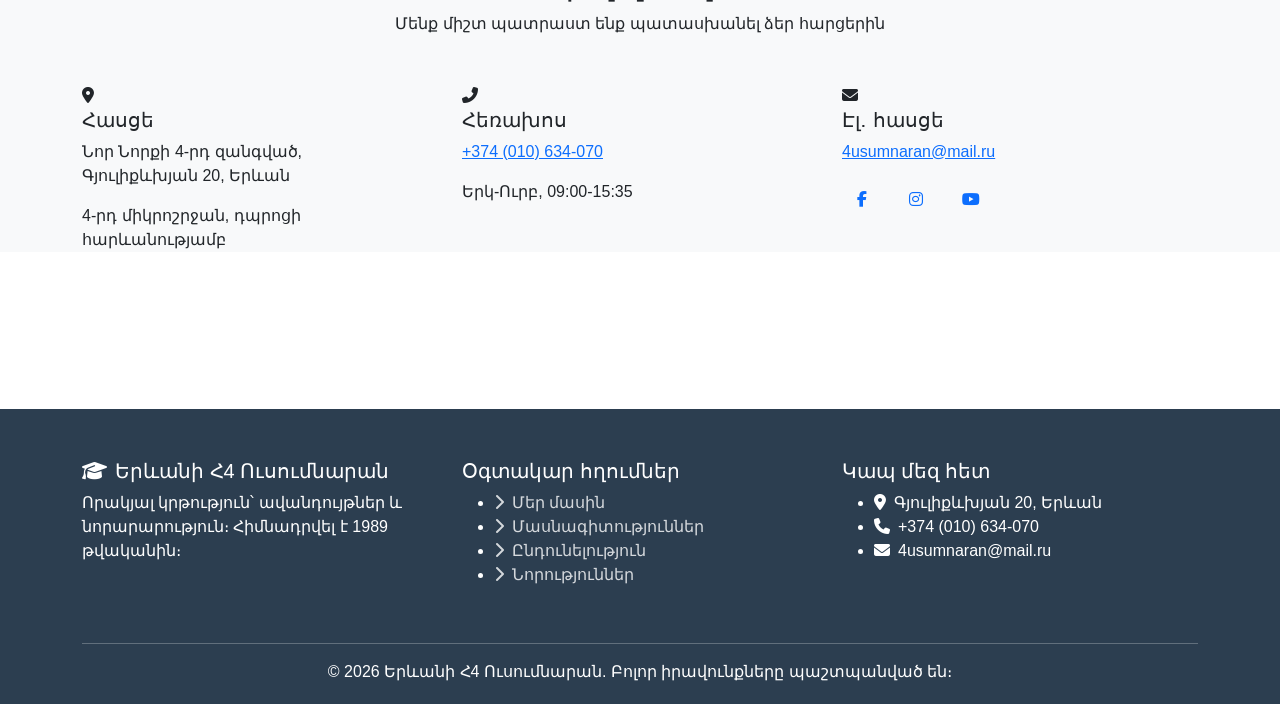
==== commit ebd3dacf: "Update index.html" ====
--- a/index.html
+++ b/index.html
@@ -3,41 +3,85 @@
 <head>
     <meta charset="UTF-8">
     <meta name="viewport" content="width=device-width, initial-scale=1.0">
-    <title>Երևանի Հ4 Ուսումնարան</title>
+    <title>Երևանի Հ4 Ուսումնարան | Պրոֆեսիոնալ կրթություն</title>
     <link rel="stylesheet" href="style.css">
     <link href="https://cdn.jsdelivr.net/npm/bootstrap@5.3.0/dist/css/bootstrap.min.css" rel="stylesheet">
+    <link rel="stylesheet" href="https://cdn.jsdelivr.net/npm/bootstrap-icons@1.11.1/font/bootstrap-icons.css">
     <link rel="stylesheet" href="https://cdnjs.cloudflare.com/ajax/libs/font-awesome/6.4.0/css/all.min.css">
-    <link href="https://fonts.googleapis.com/css2?family=Montserrat:wght@400;600;700&display=swap" rel="stylesheet">
+    <link href="https://fonts.googleapis.com/css2?family=Inter:wght@300;400;500;600;700;800&display=swap" rel="stylesheet">
     <link href="https://unpkg.com/aos@2.3.1/dist/aos.css" rel="stylesheet">
+    <link rel="icon" type="image/png" href="data:image/svg+xml,<svg xmlns='http://www.w3.org/2000/svg' viewBox='0 0 100 100'><text y='.9em' font-size='90'>🏫</text></svg>">
 </head>
 <body>
+    <!-- Навигация -->
+    <nav class="navbar navbar-expand-lg navbar-dark fixed-top">
+        <div class="container">
+            <a class="navbar-brand" href="#home">
+                <i class="fas fa-graduation-cap me-2"></i>
+                <span class="brand-text">ԵԱՈՒ Հ4</span>
+            </a>
+            <button class="navbar-toggler" type="button" data-bs-toggle="collapse" data-bs-target="#navbarNav">
+                <span class="navbar-toggler-icon"></span>
+            </button>
+            <div class="collapse navbar-collapse" id="navbarNav">
+                <ul class="navbar-nav ms-auto">
+                    <li class="nav-item">
+                        <a class="nav-link" href="#home">Գլխավոր</a>
+                    </li>
+                    <li class="nav-item">
+                        <a class="nav-link" href="#about">Մեր մասին</a>
+                    </li>
+                    <li class="nav-item">
+                        <a class="nav-link" href="#specialties">Մասնագիտություններ</a>
+                    </li>
+                    <li class="nav-item">
+                        <a class="nav-link" href="#news">Նորություններ</a>
+                    </li>
+                    <li class="nav-item">
+                        <a class="nav-link" href="#contacts">Կապ</a>
+                    </li>
+                    <li class="nav-item">
+                        <button class="btn btn-glow ms-lg-3" data-bs-toggle="modal" data-bs-target="#applyModal">
+                            <i class="fas fa-pen me-2"></i>Ընդունելության հայտ
+                        </button>
+                    </li>
+                </ul>
+            </div>
+        </div>
+    </nav>
+
+    <!-- Кнопка назад вверх -->
     <div class="back-to-top" id="backToTop">
         <i class="fas fa-arrow-up"></i>
     </div>
+
+    <!-- Модальное окно заявки -->
     <div class="modal fade" id="applyModal" tabindex="-1">
-        <div class="modal-dialog">
+        <div class="modal-dialog modal-dialog-centered">
             <div class="modal-content">
                 <div class="modal-header">
-                    <h5 class="modal-title">Ընդունելության հայտ</h5>
+                    <h5 class="modal-title">
+                        <i class="fas fa-file-signature me-2"></i>
+                        Ընդունելության հայտ
+                    </h5>
                     <button type="button" class="btn-close" data-bs-dismiss="modal"></button>
                 </div>
                 <div class="modal-body">
                     <form id="applyForm">
-                        <div class="mb-3">
-                            <label for="name" class="form-label">Անուն Ազգանուն</label>
-                            <input type="text" class="form-control" id="name" required>
-                        </div>
-                        <div class="mb-3">
-                            <label for="phone" class="form-label">Հեռախոսահամար</label>
-                            <input type="tel" class="form-control" id="phone" required>
-                        </div>
-                        <div class="mb-3">
-                            <label for="email" class="form-label">Էլ. փոստ</label>
-                            <input type="email" class="form-control" id="email" required>
-                        </div>
-                        <div class="mb-3">
-                            <label for="specialty" class="form-label">Ցանկալի մասնագիտություն</label>
-                            <select class="form-control" id="specialty" required>
+                        <div class="form-floating mb-3">
+                            <input type="text" class="form-control" id="name" placeholder="Անուն Ազգանուն" required>
+                            <label for="name">Անուն Ազգանուն</label>
+                        </div>
+                        <div class="form-floating mb-3">
+                            <input type="tel" class="form-control" id="phone" placeholder="Հեռախոսահամար" required>
+                            <label for="phone">Հեռախոսահամար</label>
+                        </div>
+                        <div class="form-floating mb-3">
+                            <input type="email" class="form-control" id="email" placeholder="Էլ. փոստ" required>
+                            <label for="email">Էլ. փոստ</label>
+                        </div>
+                        <div class="form-floating mb-4">
+                            <select class="form-select" id="specialty" required>
                                 <option value="">Ընտրել</option>
                                 <option>Փայտամշակում</option>
                                 <option>Ոսկերչություն</option>
@@ -45,223 +89,113 @@
                                 <option>Դիզայն</option>
                                 <option>Շինարարություն</option>
                             </select>
-                        </div>
-                        <button type="submit" class="btn btn-primary w-100">Ուղարկել</button>
+                            <label for="specialty">Ցանկալի մասնագիտություն</label>
+                        </div>
+                        <button type="submit" class="btn btn-primary w-100 py-3">
+                            <i class="fas fa-paper-plane me-2"></i>Ուղարկել հայտ
+                        </button>
                     </form>
                 </div>
             </div>
         </div>
     </div>
-    <nav class="navbar navbar-expand-lg navbar-dark sticky-top">
-        <div class="container">
-            <a class="navbar-brand" href="#">
-                <i class="fas fa-graduation-cap me-2"></i>ԵԱՈՒ Հ4
-            </a>
-            <button class="navbar-toggler" type="button" data-bs-toggle="collapse" data-bs-target="#navbarNav">
-                <span class="navbar-toggler-icon"></span>
-            </button>
-            <div class="collapse navbar-collapse" id="navbarNav">
-                <ul class="navbar-nav ms-auto">
-                    <li class="nav-item">
-                        <a class="nav-link" href="#home">Գլխավոր</a>
-                    </li>
-                    <li class="nav-item">
-                        <a class="nav-link" href="#about">Ուսումնարանի մասին</a>
-                    </li>
-                    <li class="nav-item">
-                        <a class="nav-link" href="#specialties">Մասնագիտություններ</a>
-                    </li>
-                    <li class="nav-item">
-                        <a class="nav-link" href="#news">Նորություններ</a>
-                    </li>
-                    <li class="nav-item">
-                        <a class="nav-link" href="#contacts">Կապնվել</a>
-                    </li>
-                    <li class="nav-item">
-                        <button class="btn btn-outline-light ms-3" data-bs-toggle="modal" data-bs-target="#applyModal">
-                            <i class="fas fa-pen me-2"></i>Տալ Հայտարարություն
-                        </button>
-                    </li>
-                </ul>
-            </div>
-        </div>
-    </nav>
+
+    <!-- Главная секция -->
     <section id="home" class="hero">
-        <div class="container position-relative">
-            <div class="row align-items-center">
-                <div class="col-lg-6" data-aos="fade-right">
-                    <h1 class="display-3 fw-bold mb-4">Երևանի Հ4 Ուսումնարան</h1>
-                    <p class="lead mb-4">Ստացեք պահանջված մասնագիտություն և դառնաք ապագայի մասնագետ հենց այսօր։</p>
-                    <div class="d-flex gap-3">
-                        <a href="#specialties" class="btn btn-light btn-lg">
+        <div class="hero-particles"></div>
+        <div class="container">
+            <div class="row min-vh-100 align-items-center">
+                <div class="col-lg-8" data-aos="fade-right" data-aos-duration="1000">
+                    <div class="hero-badge mb-4">
+                        <span class="badge">Հավատարմագրված ուսումնարան</span>
+                    </div>
+                    <h1 class="display-3 fw-bold mb-4">
+                        Երևանի Հ4 <span class="text-gradient">Ուսումնարան</span>
+                    </h1>
+                    <p class="lead mb-5">Ստացեք պահանջված մասնագիտություն և դարձեք ապագայի մասնագետ հենց այսօր։ 35 տարվա փորձ, 6500+ շրջանավարտ, 92% աշխատանքի տեղավորում։</p>
+                    <div class="d-flex gap-3 flex-wrap">
+                        <a href="#specialties" class="btn btn-primary btn-lg">
                             <i class="fas fa-search me-2"></i>Մասնագիտություններ
                         </a>
                         <button class="btn btn-outline-light btn-lg" data-bs-toggle="modal" data-bs-target="#applyModal">
-                            <i class="fas fa-pen me-2"></i>Տալ Հայտարարություն
-                        </button>
-                    </div>
-                </div>
-            </div>
-        </div>
-    </section>
-    <section id="about" class="py-5">
-        <div class="container">
-            <h2 class="text-center mb-5" data-aos="fade-up">Մեր Ուսումնարանի Մասին</h2>
+                            <i class="fas fa-pen me-2"></i>Տալ հայտ
+                        </button>
+                        <a href="#about" class="btn btn-link text-light">
+                            Իմանալ ավելին <i class="fas fa-arrow-right ms-2"></i>
+                        </a>
+                    </div>
+                </div>
+            </div>
+        </div>
+        <div class="hero-wave">
+            <svg xmlns="http://www.w3.org/2000/svg" viewBox="0 0 1440 320">
+                <path fill="#ffffff" fill-opacity="1" d="M0,96L48,112C96,128,192,160,288,160C384,160,480,128,576,122.7C672,117,768,139,864,154.7C960,171,1056,181,1152,170.7C1248,160,1344,128,1392,112L1440,96L1440,320L1392,320C1344,320,1248,320,1152,320C1056,320,960,320,864,320C768,320,672,320,576,320C480,320,384,320,288,320C192,320,96,320,48,320L0,320Z"></path>
+            </svg>
+        </div>
+    </section>
+
+    <!-- О нас -->
+    <section id="about" class="section-padding">
+        <div class="container">
+            <div class="text-center mb-5" data-aos="fade-up">
+                <h2 class="section-title">Մեր Ուսումնարանի Մասին</h2>
+                <p class="section-subtitle">Որակյալ կրթություն՝ ավանդույթներ և նորարարություն</p>
+            </div>
             <div class="row g-4">
                 <div class="col-md-4" data-aos="flip-left" data-aos-delay="100">
-                    <div class="feature-card text-center">
-                        <i class="fas fa-history feature-icon"></i>
+                    <div class="feature-card">
+                        <div class="feature-icon-wrapper">
+                            <i class="fas fa-history"></i>
+                        </div>
                         <h4>35 տարվա փորձ</h4>
-                        <p class="text-muted">Հիմնադրվելով 1989 թվականին՝ մենք ավելի քան երեք տասնամյակ պատրաստում ենք որակյալ մասնագետներ տարբեր ոլորտներում։</p>
+                        <p>Հիմնադրվելով 1989 թվականին՝ մենք ավելի քան երեք տասնամյակ պատրաստում ենք որակյալ մասնագետներ տարբեր ոլորտներում։</p>
                     </div>
                 </div>
                 <div class="col-md-4" data-aos="flip-left" data-aos-delay="200">
-                    <div class="feature-card text-center">
-                        <i class="fas fa-users feature-icon"></i>
+                    <div class="feature-card">
+                        <div class="feature-icon-wrapper">
+                            <i class="fas fa-users"></i>
+                        </div>
                         <h4>6500+ շրջանավարտ</h4>
-                        <p class="text-muted">Մեր շրջանավարտները հաջողությամբ աշխատում են Հայաստանի առաջատար ընկերություններում և արտերկրում։</p>
+                        <p>Մեր շրջանավարտները հաջողությամբ աշխատում են Հայաստանի առաջատար ընկերություններում և արտերկրում։</p>
                     </div>
                 </div>
                 <div class="col-md-4" data-aos="flip-left" data-aos-delay="300">
-                    <div class="feature-card text-center">
-                        <i class="fas fa-chart-line feature-icon"></i>
+                    <div class="feature-card">
+                        <div class="feature-icon-wrapper">
+                            <i class="fas fa-chart-line"></i>
+                        </div>
                         <h4>92% աշխատանքի տեղավորում</h4>
-                        <p class="text-muted">Մեր շրջանավարտների 92%-ը աշխատանքի է անցնում ուսումն ավարտելուց հետո 6 ամսվա ընթացքում։</p>
-                    </div>
-                </div>
-            </div>
-        </div>
-    </section>
-<section id="specialties" class="py-5 bg-light">
-    <div class="container">
-        <h2 class="text-center mb-5" data-aos="fade-up">Մեր մասնագիտությունները</h2>
-        <div class="row g-4">
-            <div class="col-md-6 col-lg-4" data-aos="zoom-in" data-aos-delay="100">
-                <div class="feature-card h-100">
-                    <div class="text-center mb-3">
-                        <i class="fas fa-chair feature-icon"></i>
-                    </div>
-                    <h4>Փայտամշակում</h4>
-                    <p class="text-muted">Ուսանողները յուրացնում են փայտի գեղարվեստական մշակման տեխնիկան, կահույքի պատրաստում, փորագրություն և վերականգնման աշխատանքներ։ Դասավանդվում են ժամանակակից և ավանդական մեթոդներ։</p>
-                    <ul class="text-muted small mt-2">
-                        <li>Կահույքի դիզայն</li>
-                        <li>Փայտի գեղարվեստական փորագրություն</li>
-                        <li>Վերականգնման աշխատանքներ</li>
-                        <li>Ատաղձագործություն</li>
-                    </ul>
-                    <a href="#" class="btn btn-outline-primary mt-3" data-bs-toggle="modal" data-bs-target="#applyModal">Ընդունելություն</a>
-                </div>
-            </div>
-            
-            <div class="col-md-6 col-lg-4" data-aos="zoom-in" data-aos-delay="150">
-                <div class="feature-card h-100">
-                    <div class="text-center mb-3">
-                        <i class="fas fa-gem feature-icon"></i>
-                    </div>
-                    <h4>Ոսկերչություն</h4>
-                    <p class="text-muted">Հայկական ավանդական ոսկերչության դպրոց։ Ուսանողները սովորում են թանկարժեք մետաղների և քարերի մշակում, զարդերի նախագծում, 3D մոդելավորում և վերականգնում։</p>
-                    <ul class="text-muted small mt-2">
-                        <li>Թանկարժեք քարերի տեղադրում</li>
-                        <li>Մոմե մոդելավորում</li>
-                        <li>3D նախագծում</li>
-                        <li>Արծաթագործություն</li>
-                    </ul>
-                    <a href="#" class="btn btn-outline-primary mt-3" data-bs-toggle="modal" data-bs-target="#applyModal">Ընդունելություն</a>
-                </div>
-            </div>
-            
-            <div class="col-md-6 col-lg-4" data-aos="zoom-in" data-aos-delay="200">
-                <div class="feature-card h-100">
-                    <div class="text-center mb-3">
-                        <i class="fas fa-utensils feature-icon"></i>
-                    </div>
-                    <h4>Խոհարարական</h4>
-                    <p class="text-muted">Պրոֆեսիոնալ խոհարարության դասընթաց։ Ուսանողները սովորում են հայկական և միջազգային խոհանոց, ուտեստների ձևավորում, սննդի անվտանգություն և ռեստորանային բիզնեսի կազմակերպում։</p>
-                    <ul class="text-muted small mt-2">
-                        <li>Հայկական ավանդական խոհանոց</li>
-                        <li>Եվրոպական և ասիական խոհանոց</li>
-                        <li>Ուտեստների դեկոր</li>
-                        <li>Խոհանոցի կառավարում</li>
-                    </ul>
-                    <a href="#" class="btn btn-outline-primary mt-3" data-bs-toggle="modal" data-bs-target="#applyModal">Ընդունելություն</a>
-                </div>
-            </div>
-            
-            <div class="col-md-6 col-lg-4" data-aos="zoom-in" data-aos-delay="250">
-                <div class="feature-card h-100">
-                    <div class="text-center mb-3">
-                        <i class="fas fa-cake-candles feature-icon"></i>
-                    </div>
-                    <h4>Հրուշակագործություն</h4>
-                    <p class="text-muted">Ժամանակակից հրուշակագործության արվեստ։ Ուսանողները սովորում են տորթերի, քաղցրավենիքի, աղանդերի պատրաստում, դեկորի տեխնիկա և արտադրության կազմակերպում։</p>
-                    <ul class="text-muted small mt-2">
-                        <li>Մաստիկի և կրեմի դեկոր</li>
-                        <li>Շոկոլադագործություն</li>
-                        <li>Ազգային քաղցրավենիք</li>
-                        <li>Թխվածքաբլիթներ</li>
-                    </ul>
-                    <a href="#" class="btn btn-outline-primary mt-3" data-bs-toggle="modal" data-bs-target="#applyModal">Ընդունելություն</a>
-                </div>
-            </div>
-            
-            <div class="col-md-6 col-lg-4" data-aos="zoom-in" data-aos-delay="300">
-                <div class="feature-card h-100">
-                    <div class="text-center mb-3">
-                        <i class="fas fa-car feature-icon"></i>
-                    </div>
-                    <h4>Ավտոմեխանիկ</h4>
-                    <p class="text-muted">Ժամանակակից ավտոմեքենաների ախտորոշում, վերանորոգում և սպասարկում։ Ուսանողները տիրապետում են շարժիչների, էլեկտրոնիկայի և ավտոհամակարգերի վերանորոգմանը։</p>
-                    <ul class="text-muted small mt-2">
-                        <li>Շարժիչների ախտորոշում</li>
-                        <li>Ավտոէլեկտրոնիկա</li>
-                        <li>Կասեցման համակարգեր</li>
-                        <li>Համակարգչային ախտորոշում</li>
-                    </ul>
-                    <a href="#" class="btn btn-outline-primary mt-3" data-bs-toggle="modal" data-bs-target="#applyModal">Ընդունելություն</a>
-                </div>
-            </div>
-            
-            <div class="col-md-6 col-lg-4" data-aos="zoom-in" data-aos-delay="350">
-                <div class="feature-card h-100">
-                    <div class="text-center mb-3">
-                        <i class="fas fa-cut feature-icon"></i>
-                    </div>
-                    <h4>Վարսահարդարում</h4>
-                    <p class="text-muted">Պրոֆեսիոնալ վարսահարդարման արվեստ։ Ուսանողները սովորում են սանրվածքներ, ներկում, խնամք և ոճավորում։ Ծանոթանում են ժամանակակից տեխնիկաներին և միտումներին։</p>
-                    <ul class="text-muted small mt-2">
-                        <li>Կանացի և տղամարդու սանրվածքներ</li>
-                        <li>Մազերի ներկում և գունավորում</li>
-                        <li>Հարսանեկան և երեկոյան սանրվածքներ</li>
-                        <li>Մազերի խնամք և բուժում</li>
-                    </ul>
-                    <a href="#" class="btn btn-outline-primary mt-3" data-bs-toggle="modal" data-bs-target="#applyModal">Ընդունելություն</a>
-                </div>
-            </div>
-        </div>
-    </div>
-</section>
-    <section class="statistic">
+                        <p>Մեր շրջանավարտների 92%-ը աշխատանքի է անցնում ուսումն ավարտելուց հետո 6 ամսվա ընթացքում։</p>
+                    </div>
+                </div>
+            </div>
+        </div>
+    </section>
+
+    <!-- Статистика -->
+    <section class="stats-section">
         <div class="container">
             <div class="row g-4">
-                <div class="col-md-3" data-aos="fade-up" data-aos-delay="100">
+                <div class="col-md-3 col-6" data-aos="fade-up" data-aos-delay="100">
                     <div class="stat-item">
                         <div class="stat-number">35+</div>
                         <div class="stat-label">Տարի շուկայում</div>
                     </div>
                 </div>
-                <div class="col-md-3" data-aos="fade-up" data-aos-delay="200">
+                <div class="col-md-3 col-6" data-aos="fade-up" data-aos-delay="200">
                     <div class="stat-item">
                         <div class="stat-number">6500+</div>
                         <div class="stat-label">Ավարտողներ</div>
                     </div>
                 </div>
-                <div class="col-md-3" data-aos="fade-up" data-aos-delay="300">
+                <div class="col-md-3 col-6" data-aos="fade-up" data-aos-delay="300">
                     <div class="stat-item">
                         <div class="stat-number">45+</div>
                         <div class="stat-label">Դասախոսներ</div>
                     </div>
                 </div>
-                <div class="col-md-3" data-aos="fade-up" data-aos-delay="400">
+                <div class="col-md-3 col-6" data-aos="fade-up" data-aos-delay="400">
                     <div class="stat-item">
                         <div class="stat-number">25+</div>
                         <div class="stat-label">Գործընկերներ</div>
@@ -270,116 +204,270 @@
             </div>
         </div>
     </section>
-<section id="news" class="py-5">
-        <div class="container">
-            <h2 class="text-center mb-5" data-aos="fade-up">Ուսումնարանի նորություններ</h2>
+
+    <!-- Специальности -->
+    <section id="specialties" class="section-padding bg-light">
+        <div class="container">
+            <div class="text-center mb-5" data-aos="fade-up">
+                <h2 class="section-title">Մեր մասնագիտությունները</h2>
+                <p class="section-subtitle">Ընտրիր քո ապագա մասնագիտությունը</p>
+            </div>
+            <div class="row g-4">
+                <!-- Специальность 1 -->
+                <div class="col-lg-4 col-md-6" data-aos="zoom-in" data-aos-delay="100">
+                    <div class="specialty-card">
+                        <div class="specialty-icon">
+                            <i class="fas fa-chair"></i>
+                        </div>
+                        <h4>Փայտամշակում</h4>
+                        <p>Ուսանողները յուրացնում են փայտի գեղարվեստական մշակման տեխնիկան, կահույքի պատրաստում, փորագրություն և վերականգնման աշխատանքներ։</p>
+                        <div class="specialty-details">
+                            <span class="badge">Կահույքի դիզայն</span>
+                            <span class="badge">Փորագրություն</span>
+                            <span class="badge">Վերականգնում</span>
+                        </div>
+                        <button class="btn btn-outline-primary w-100 mt-3" data-bs-toggle="modal" data-bs-target="#applyModal">
+                            Ընդունելություն
+                        </button>
+                    </div>
+                </div>
+
+                <!-- Специальность 2 -->
+                <div class="col-lg-4 col-md-6" data-aos="zoom-in" data-aos-delay="150">
+                    <div class="specialty-card">
+                        <div class="specialty-icon">
+                            <i class="fas fa-gem"></i>
+                        </div>
+                        <h4>Ոսկերչություն</h4>
+                        <p>Հայկական ավանդական ոսկերչության դպրոց։ Ուսանողները սովորում են թանկարժեք մետաղների և քարերի մշակում, զարդերի նախագծում, 3D մոդելավորում։</p>
+                        <div class="specialty-details">
+                            <span class="badge">3D մոդելավորում</span>
+                            <span class="badge">Մոմե մոդելներ</span>
+                            <span class="badge">Արծաթագործություն</span>
+                        </div>
+                        <button class="btn btn-outline-primary w-100 mt-3" data-bs-toggle="modal" data-bs-target="#applyModal">
+                            Ընդունելություն
+                        </button>
+                    </div>
+                </div>
+
+                <!-- Специальность 3 -->
+                <div class="col-lg-4 col-md-6" data-aos="zoom-in" data-aos-delay="200">
+                    <div class="specialty-card">
+                        <div class="specialty-icon">
+                            <i class="fas fa-utensils"></i>
+                        </div>
+                        <h4>Խոհարարական</h4>
+                        <p>Պրոֆեսիոնալ խոհարարության դասընթաց։ Ուսանողները սովորում են հայկական և միջազգային խոհանոց, ուտեստների ձևավորում, սննդի անվտանգություն։</p>
+                        <div class="specialty-details">
+                            <span class="badge">Հայկական խոհանոց</span>
+                            <span class="badge">Միջազգային խոհանոց</span>
+                            <span class="badge">Սննդի անվտանգություն</span>
+                        </div>
+                        <button class="btn btn-outline-primary w-100 mt-3" data-bs-toggle="modal" data-bs-target="#applyModal">
+                            Ընդունելություն
+                        </button>
+                    </div>
+                </div>
+
+                <!-- Специальность 4 -->
+                <div class="col-lg-4 col-md-6" data-aos="zoom-in" data-aos-delay="250">
+                    <div class="specialty-card">
+                        <div class="specialty-icon">
+                            <i class="fas fa-cake-candles"></i>
+                        </div>
+                        <h4>Հրուշակագործություն</h4>
+                        <p>Ժամանակակից հրուշակագործության արվեստ։ Ուսանողները սովորում են տորթերի, քաղցրավենիքի, աղանդերի պատրաստում, դեկորի տեխնիկա։</p>
+                        <div class="specialty-details">
+                            <span class="badge">Մաստիկի դեկոր</span>
+                            <span class="badge">Շոկոլադագործություն</span>
+                            <span class="badge">Ազգային քաղցրավենիք</span>
+                        </div>
+                        <button class="btn btn-outline-primary w-100 mt-3" data-bs-toggle="modal" data-bs-target="#applyModal">
+                            Ընդունելություն
+                        </button>
+                    </div>
+                </div>
+
+                <!-- Специальность 5 -->
+                <div class="col-lg-4 col-md-6" data-aos="zoom-in" data-aos-delay="300">
+                    <div class="specialty-card">
+                        <div class="specialty-icon">
+                            <i class="fas fa-car"></i>
+                        </div>
+                        <h4>Ավտոմեխանիկ</h4>
+                        <p>Ժամանակակից ավտոմեքենաների ախտորոշում, վերանորոգում և սպասարկում։ Ուսանողները տիրապետում են շարժիչների, էլեկտրոնիկայի վերանորոգմանը։</p>
+                        <div class="specialty-details">
+                            <span class="badge">Շարժիչների ախտորոշում</span>
+                            <span class="badge">Ավտոէլեկտրոնիկա</span>
+                            <span class="badge">Համակարգչային ախտորոշում</span>
+                        </div>
+                        <button class="btn btn-outline-primary w-100 mt-3" data-bs-toggle="modal" data-bs-target="#applyModal">
+                            Ընդունելություն
+                        </button>
+                    </div>
+                </div>
+
+                <!-- Специальность 6 -->
+                <div class="col-lg-4 col-md-6" data-aos="zoom-in" data-aos-delay="350">
+                    <div class="specialty-card">
+                        <div class="specialty-icon">
+                            <i class="fas fa-cut"></i>
+                        </div>
+                        <h4>Վարսահարդարում</h4>
+                        <p>Պրոֆեսիոնալ վարսահարդարման արվեստ։ Ուսանողները սովորում են սանրվածքներ, ներկում, խնամք և ոճավորում։ Ժամանակակից տեխնիկաներ և միտումներ։</p>
+                        <div class="specialty-details">
+                            <span class="badge">Սանրվածքներ</span>
+                            <span class="badge">Ներկում</span>
+                            <span class="badge">Երեկոյան սանրվածքներ</span>
+                        </div>
+                        <button class="btn btn-outline-primary w-100 mt-3" data-bs-toggle="modal" data-bs-target="#applyModal">
+                            Ընդունելություն
+                        </button>
+                    </div>
+                </div>
+            </div>
+        </div>
+    </section>
+
+    <!-- Новости -->
+    <section id="news" class="section-padding">
+        <div class="container">
+            <div class="text-center mb-5" data-aos="fade-up">
+                <h2 class="section-title">Ուսումնարանի նորություններ</h2>
+                <p class="section-subtitle">Միշտ տեղեկացված եղեք մեր իրադարձություններին</p>
+            </div>
             <div class="row g-4">
                 <div class="col-md-4" data-aos="fade-right" data-aos-delay="100">
-                    <div class="card news-card">
-                        <img src="https://images.unsplash.com/photo-1524178232363-1fb2b075b655?ixlib=rb-4.0.3&auto=format&fit=crop&w=600&q=80" 
-                             class="card-img-top news-image" alt="Նորություն">
-                        <div class="card-body">
-                            <div class="text-muted small mb-2">15 Մարտ 2026</div>
-                            <h5 class="card-title">Բաց դռների օր ուսումնարանում</h5>
-                            <p class="card-text">Ապրիլի 10-ին տեղի կունենա բաց դռների օր։ Հրավիրում ենք բոլոր ցանկացողներին ծանոթանալու մեր մասնագիտություններին և դասախոսներին։</p>
-                            <a href="#" class="btn btn-primary">Կարդալ ավելին</a>
+                    <div class="news-card">
+                        <div class="news-image">
+                            <img src="https://images.unsplash.com/photo-1524178232363-1fb2b075b655?ixlib=rb-4.0.3&auto=format&fit=crop&w=600&q=80" alt="Նորություն">
+                            <div class="news-date">15 Մարտ</div>
+                        </div>
+                        <div class="news-content">
+                            <h5>Բաց դռների օր ուսումնարանում</h5>
+                            <p>Ապրիլի 10-ին տեղի կունենա բաց դռների օր։ Հրավիրում ենք բոլոր ցանկացողներին ծանոթանալու մեր մասնագիտություններին և դասախոսներին։</p>
+                            <a href="#" class="btn-link">Կարդալ ավելին <i class="fas fa-arrow-right ms-2"></i></a>
                         </div>
                     </div>
                 </div>
                 <div class="col-md-4" data-aos="fade-up" data-aos-delay="200">
-                    <div class="card news-card">
-                        <img src="https://images.unsplash.com/photo-1517245386807-bb43f82c33c4?ixlib=rb-4.0.3&auto=format&fit=crop&w=600&q=80" 
-                             class="card-img-top news-image" alt="Նորություն">
-                        <div class="card-body">
-                            <div class="text-muted small mb-2">5 Մարտ 2026</div>
-                            <h5 class="card-title">Մեր ուսանողների աշխատանքների ցուցահանդես</h5>
-                            <p class="card-text">Ոսկերչության և փայտամշակման բաժնի ուսանողների աշխատանքների ամենամյա ցուցահանդեսը տեղի կունենա ապրիլի 5-12-ը Երևանում։</p>
-                            <a href="#" class="btn btn-primary">Կարդալ ավելին</a>
+                    <div class="news-card">
+                        <div class="news-image">
+                            <img src="https://images.unsplash.com/photo-1517245386807-bb43f82c33c4?ixlib=rb-4.0.3&auto=format&fit=crop&w=600&q=80" alt="Նորություն">
+                            <div class="news-date">5 Մարտ</div>
+                        </div>
+                        <div class="news-content">
+                            <h5>Ուսանողների աշխատանքների ցուցահանդես</h5>
+                            <p>Ոսկերչության և փայտամշակման բաժնի ուսանողների աշխատանքների ամենամյա ցուցահանդեսը տեղի կունենա ապրիլի 5-12-ը Երևանում։</p>
+                            <a href="#" class="btn-link">Կարդալ ավելին <i class="fas fa-arrow-right ms-2"></i></a>
                         </div>
                     </div>
                 </div>
                 <div class="col-md-4" data-aos="fade-left" data-aos-delay="300">
-                    <div class="card news-card">
-                        <img src="https://images.unsplash.com/photo-1523240795612-9a054b0db644?ixlib=rb-4.0.3&auto=format&fit=crop&w=600&q=80" 
-                             class="card-img-top news-image" alt="Նորություն">
-                        <div class="card-body">
-                            <div class="text-muted small mb-2">20 Փետրվար 2026</div>
-                            <h5 class="card-title">Նոր համակարգչային դասարան</h5>
-                            <p class="card-text">Ուսումնարանում բացվել է ժամանակակից տեխնիկայով հագեցած համակարգչային դասարան՝ դիզայնի և 3D մոդելավորման ուսուցման համար։</p>
-                            <a href="#" class="btn btn-primary">Կարդալ ավելին</a>
-                        </div>
-                    </div>
-                </div>
-            </div>
-        </div>
-    </section>
-    <section id="contacts" class="py-5 bg-light">
-        <div class="container">
-            <h2 class="text-center mb-5" data-aos="fade-up">Կապնվել</h2>
+                    <div class="news-card">
+                        <div class="news-image">
+                            <img src="https://images.unsplash.com/photo-1523240795612-9a054b0db644?ixlib=rb-4.0.3&auto=format&fit=crop&w=600&q=80" alt="Նորություն">
+                            <div class="news-date">20 Փետրվար</div>
+                        </div>
+                        <div class="news-content">
+                            <h5>Նոր համակարգչային դասարան</h5>
+                            <p>Ուսումնարանում բացվել է ժամանակակից տեխնիկայով հագեցած համակարգչային դասարան՝ դիզայնի և 3D մոդելավորման ուսուցման համար։</p>
+                            <a href="#" class="btn-link">Կարդալ ավելին <i class="fas fa-arrow-right ms-2"></i></a>
+                        </div>
+                    </div>
+                </div>
+            </div>
+        </div>
+    </section>
+
+    <!-- Контакты -->
+    <section id="contacts" class="section-padding bg-light">
+        <div class="container">
+            <div class="text-center mb-5" data-aos="fade-up">
+                <h2 class="section-title">Կապնվել մեզ հետ</h2>
+                <p class="section-subtitle">Մենք միշտ պատրաստ ենք պատասխանել ձեր հարցերին</p>
+            </div>
             <div class="row g-4">
                 <div class="col-md-4" data-aos="fade-right">
-                    <div class="feature-card text-center">
-                        <i class="fas fa-map-marker-alt feature-icon"></i>
+                    <div class="contact-card">
+                        <div class="contact-icon">
+                            <i class="fas fa-map-marker-alt"></i>
+                        </div>
                         <h5>Հասցե</h5>
-                        <p>Նոր Նորքի 4-րդ զանգված, Գյուլիքևխյան 20, Երևան, Հայաստան</p>
-                        <p class="text-muted small">4-րդ միկրոշրջան, դպրոցի հարևանությամբ</p>
+                        <p>Նոր Նորքի 4-րդ զանգված,<br>Գյուլիքևխյան 20, Երևան</p>
+                        <span class="contact-note">4-րդ միկրոշրջան, դպրոցի հարևանությամբ</span>
                     </div>
                 </div>
                 <div class="col-md-4" data-aos="fade-up">
-                    <div class="feature-card text-center">
-                        <i class="fas fa-phone feature-icon"></i>
+                    <div class="contact-card">
+                        <div class="contact-icon">
+                            <i class="fas fa-phone-alt"></i>
+                        </div>
                         <h5>Հեռախոս</h5>
-                        <p>+374 (010) 634-070</p>
-                        <p class="text-muted small">Երկ-Ուրբ, 09:00-15:35</p>
+                        <p><a href="tel:+374010634070">+374 (010) 634-070</a></p>
+                        <span class="contact-note">Երկ-Ուրբ, 09:00-15:35</span>
                     </div>
                 </div>
                 <div class="col-md-4" data-aos="fade-left">
-                    <div class="feature-card text-center">
-                        <i class="fas fa-envelope feature-icon"></i>
+                    <div class="contact-card">
+                        <div class="contact-icon">
+                            <i class="fas fa-envelope"></i>
+                        </div>
                         <h5>Էլ․ հասցե</h5>
-                        <p>4usumnaran@mail.ru</p>
-                        <div class="social-links mt-3">
-                            <a href="#"><i class="fab fa-facebook-f"></i></a>
-                            <a href="#"><i class="fab fa-instagram"></i></a>
-                            <a href="#"><i class="fab fa-youtube"></i></a>
-                        </div>
-                    </div>
-                </div>
-            </div>
-        </div>
-    </section>
+                        <p><a href="mailto:4usumnaran@mail.ru">4usumnaran@mail.ru</a></p>
+                        <div class="social-links">
+                            <a href="#" class="social-link"><i class="fab fa-facebook-f"></i></a>
+                            <a href="#" class="social-link"><i class="fab fa-instagram"></i></a>
+                            <a href="#" class="social-link"><i class="fab fa-youtube"></i></a>
+                        </div>
+                    </div>
+                </div>
+            </div>
+        </div>
+    </section>
+
+    <!-- Карта -->
+    <section class="map-section">
+        <iframe src="https://www.google.com/maps/embed?pb=!1m18!1m12!1m3!1d3047.5!2d44.5!3d40.2!2m3!1f0!2f0!3f0!3m2!1i1024!2i768!4f13.1!3m3!1m2!1s0x0%3A0x0!2zNDDCsDEyJzAwLjAiTiA0NMKwMzAnMDAuMCJF!5e0!3m2!1sen!2sam!4v1620000000000!5m2!1sen!2sam" 
+                allowfullscreen="" loading="lazy" title="Քարտեզ"></iframe>
+    </section>
+
+    <!-- Футер -->
     <footer class="footer">
         <div class="container">
             <div class="row">
-                <div class="col-md-4 mb-4">
-                    <h5>Երևանի Հ4 Ուսումնարան</h5>
-                    <p>Որակյալ կրթություն՝ ավանդույթներ և նորարարություն</p>
-                </div>
-                <div class="col-md-4 mb-4">
+                <div class="col-lg-4 mb-4">
+                    <h5><i class="fas fa-graduation-cap me-2"></i>Երևանի Հ4 Ուսումնարան</h5>
+                    <p>Որակյալ կրթություն՝ ավանդույթներ և նորարարություն։ Հիմնադրվել է 1989 թվականին։</p>
+                </div>
+                <div class="col-lg-4 mb-4">
                     <h5>Օգտակար հղումներ</h5>
-                    <ul class="list-unstyled">
-                        <li><a href="#about">Մեր մասին</a></li>
-                        <li><a href="#specialties">Մասնագիտություններ</a></li>
-                        <li><a href="#" data-bs-toggle="modal" data-bs-target="#applyModal">Ընդունելություն</a></li>
+                    <ul class="footer-links">
+                        <li><a href="#about"><i class="fas fa-chevron-right me-2"></i>Մեր մասին</a></li>
+                        <li><a href="#specialties"><i class="fas fa-chevron-right me-2"></i>Մասնագիտություններ</a></li>
+                        <li><a href="#" data-bs-toggle="modal" data-bs-target="#applyModal"><i class="fas fa-chevron-right me-2"></i>Ընդունելություն</a></li>
+                        <li><a href="#news"><i class="fas fa-chevron-right me-2"></i>Նորություններ</a></li>
                     </ul>
                 </div>
-                <div class="col-md-4 mb-4">
-                    <h5>Հետևեք մեզ</h5>
-                    <div class="social-links">
-                        <a href="#"><i class="fab fa-facebook-f"></i></a>
-                        <a href="#"><i class="fab fa-instagram"></i></a>
-                        <a href="#"><i class="fab fa-youtube"></i></a>
-                    </div>
-                </div>
-            </div>
-            <hr class="mt-4 mb-3" style="background-color: rgba(255,255,255,0.1);">
+                <div class="col-lg-4 mb-4">
+                    <h5>Կապ մեզ հետ</h5>
+                    <ul class="footer-contact">
+                        <li><i class="fas fa-map-marker-alt me-2"></i>Գյուլիքևխյան 20, Երևան</li>
+                        <li><i class="fas fa-phone me-2"></i>+374 (010) 634-070</li>
+                        <li><i class="fas fa-envelope me-2"></i>4usumnaran@mail.ru</li>
+                    </ul>
+                </div>
+            </div>
+            <hr class="footer-divider">
             <div class="text-center">
-                <p class="mb-0">&copy; 2026 Երևանի Հ4 Ուսումնարան</p>
+                <p class="mb-0">&copy; 2026 Երևանի Հ4 Ուսումնարան. Բոլոր իրավունքները պաշտպանված են։</p>
             </div>
         </div>
     </footer>
     <script src="https://cdn.jsdelivr.net/npm/bootstrap@5.3.0/dist/js/bootstrap.bundle.min.js"></script>
     <script src="https://unpkg.com/aos@2.3.1/dist/aos.js"></script>
     <script src="script.js"></script>
+    <script src="api.js"></script>
 </body>
 </html>
